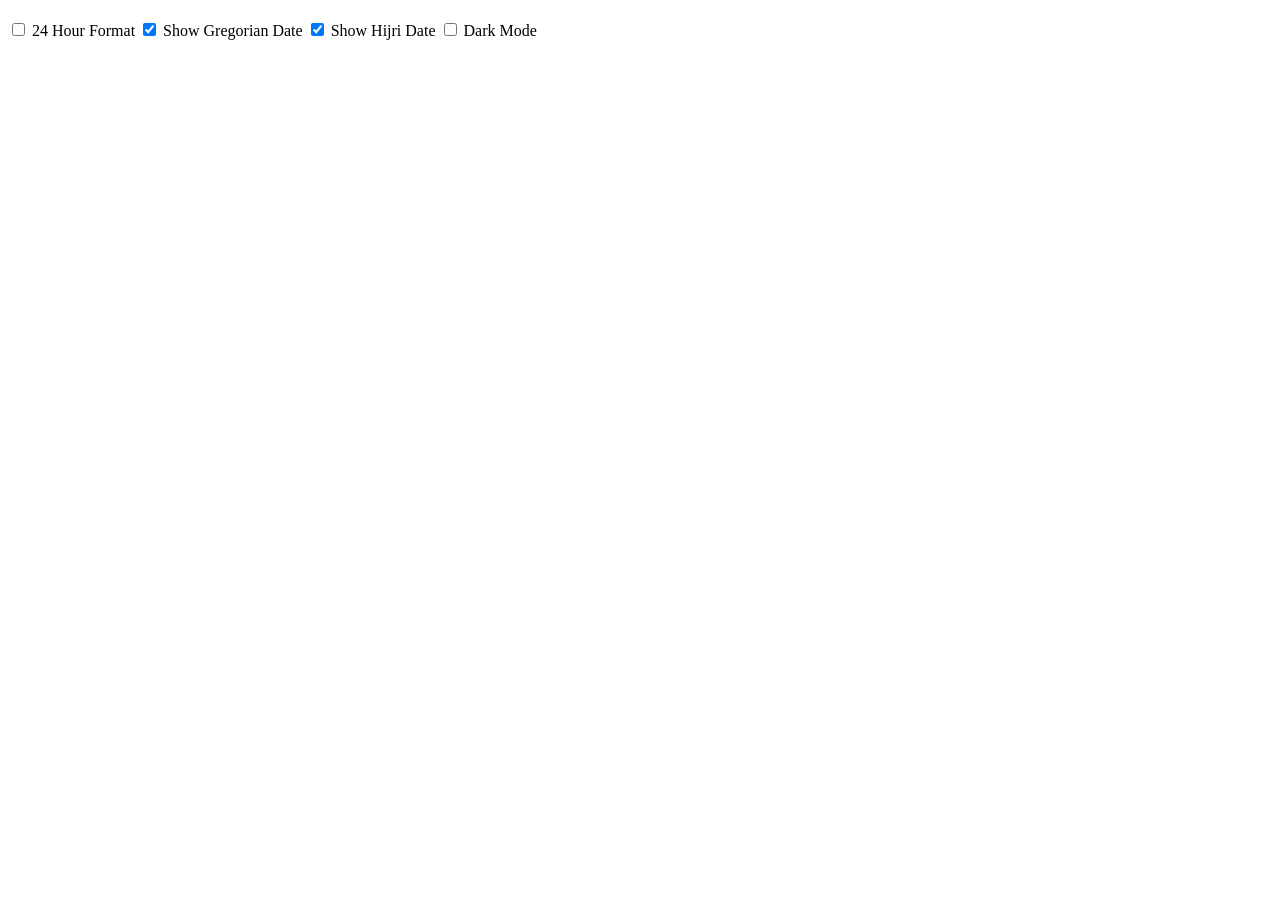
==== index.html @ 7f19fde9 "Updated main index" ====
<!DOCTYPE html>
<html lang="en">
<head>
    <meta charset="UTF-8">
    <meta name="viewport" content="width=device-width, initial-scale=1.0">
    <meta name="theme-color" content="#0d1b2a" id="theme-color-meta">
    <title>Islamic Digital Clock</title>

    <link rel="stylesheet" href="styles.css">
    <link rel="manifest" href="manifest.json">
    <link rel="apple-touch-icon" href="icons/icon-192.png">
</head>
<body>
    <main id="app">
        <section class="clock-container">
            <h1 id="clock"></h1>
            <p id="date"></p>
            <p id="hijri-date"></p>
            <p id="greeting"></p>
        </section>

        <section id="prayer-times" class="prayer-times"></section>

        <section class="controls">
            <label>
                <input type="checkbox" id="toggle-12-24">
                24 Hour Format
            </label>

            <label>
                <input type="checkbox" id="toggle-gregorian" checked>
                Show Gregorian Date
            </label>

            <label>
                <input type="checkbox" id="toggle-hijri" checked>
                Show Hijri Date
            </label>

            <label>
                <input type="checkbox" id="toggle-theme">
                Dark Mode
            </label>
        </section>
    </main>

    <script src="script.js"></script>
</body>
</html>
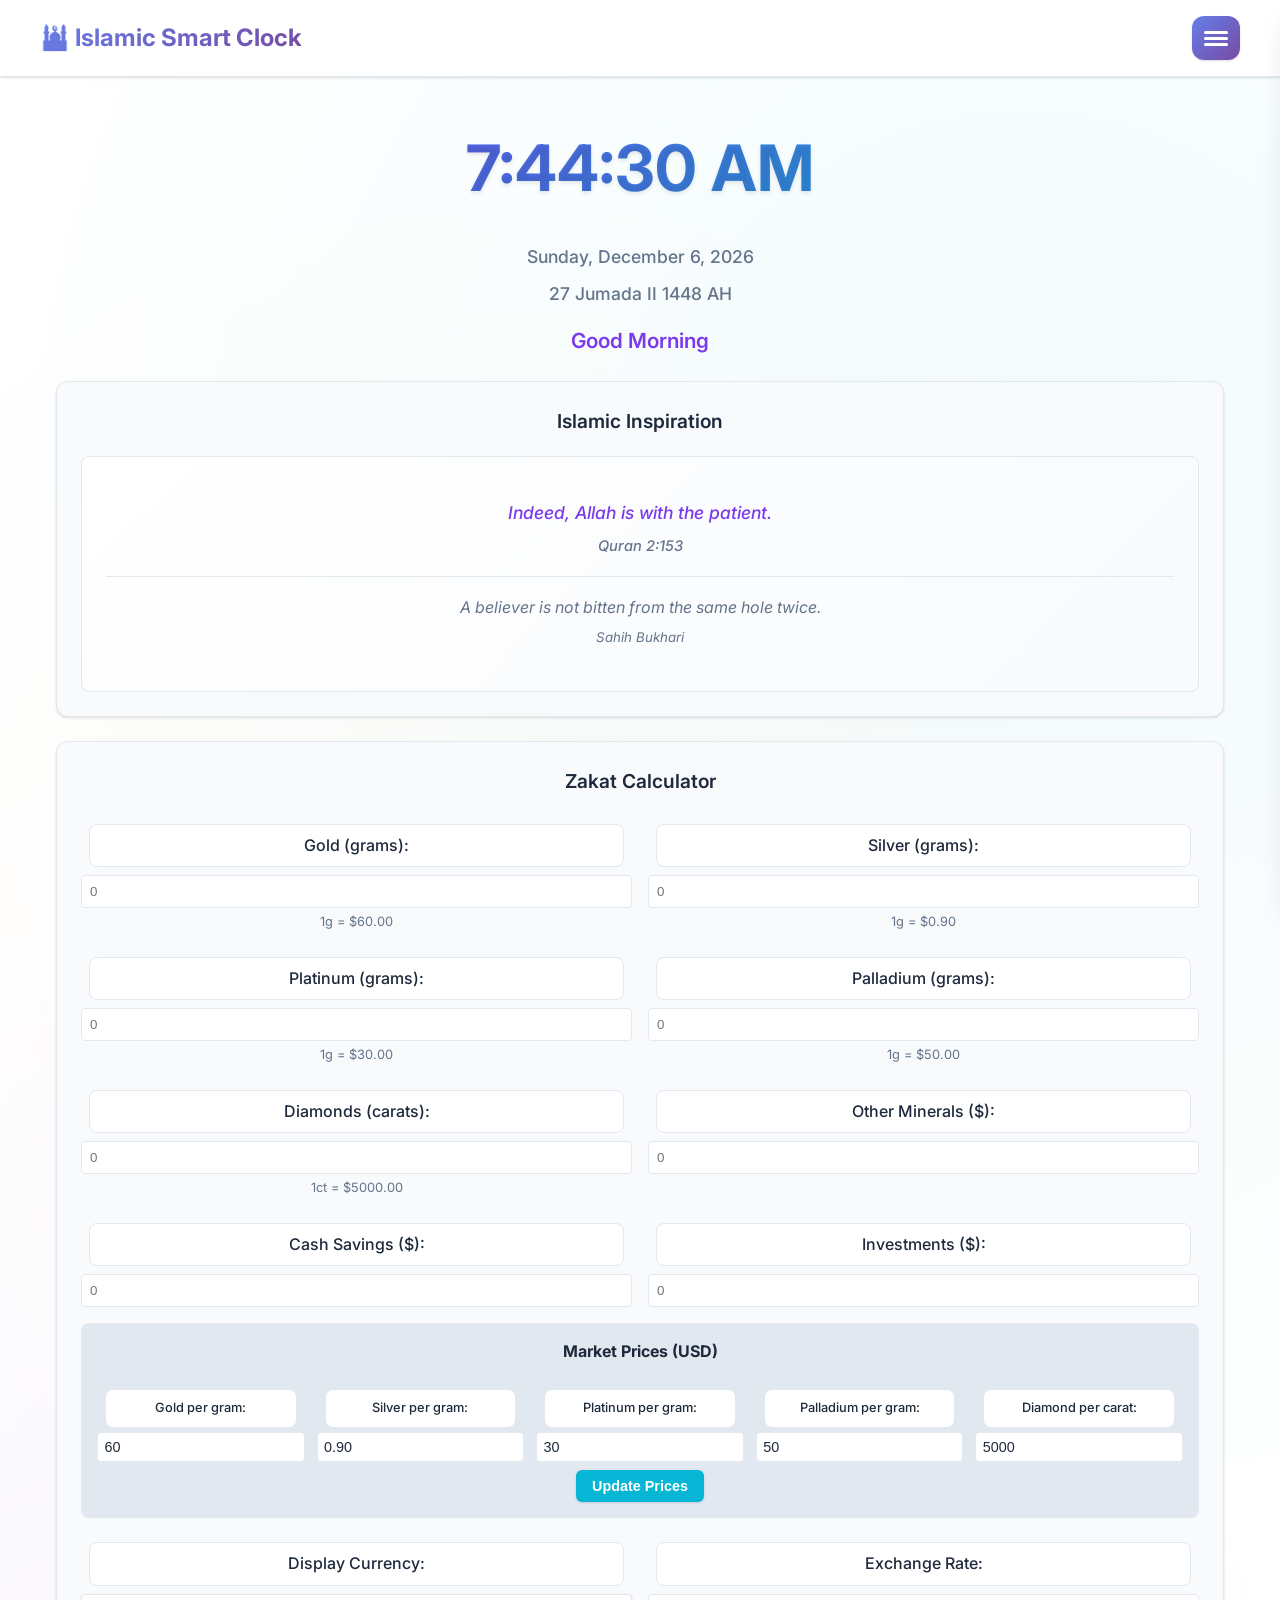
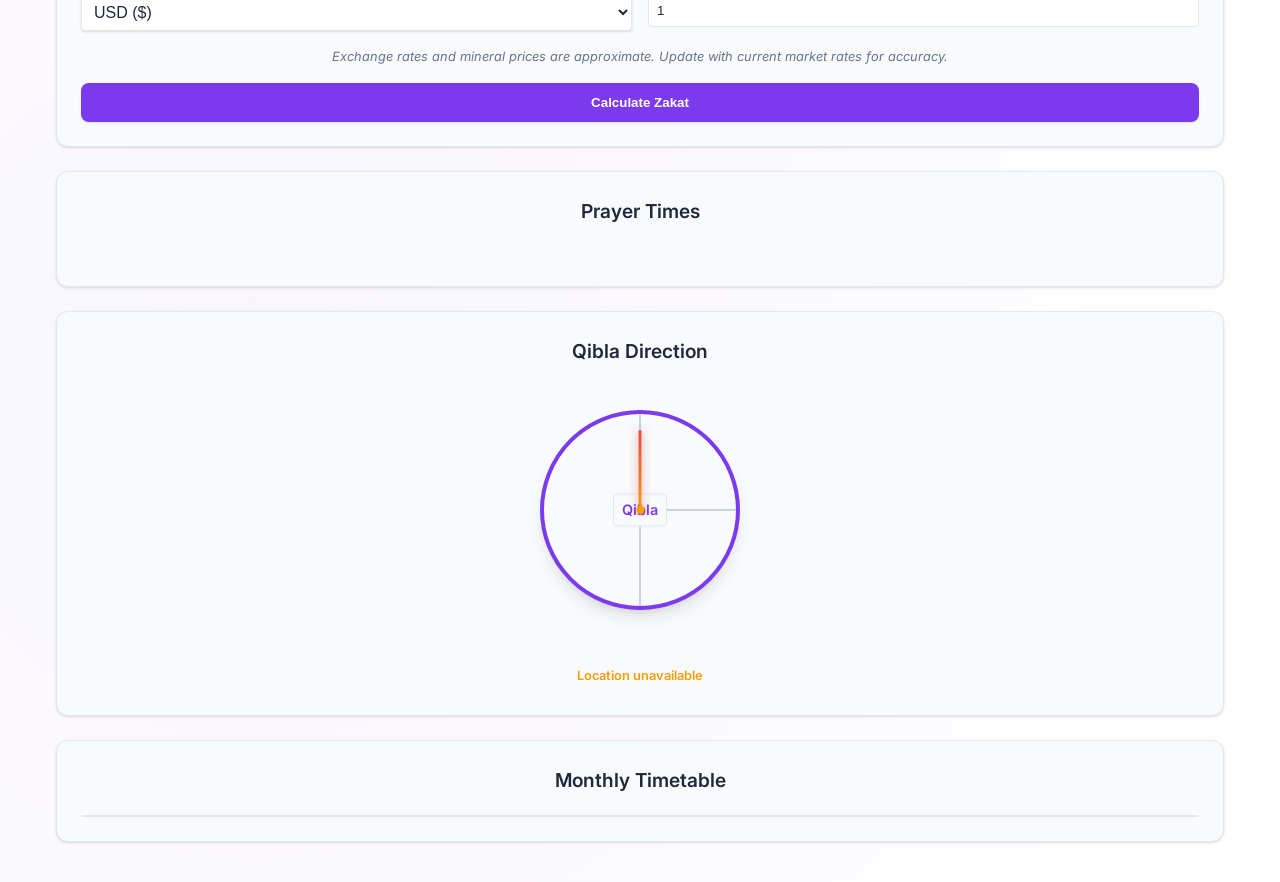
==== commit 6c4f0ca6: "Update with more robust ui/ux and enhanced features" ====
--- a/index.html
+++ b/index.html
@@ -1,49 +1,437 @@
 <!DOCTYPE html>
 <html lang="en">
 <head>
-    <meta charset="UTF-8">
-    <meta name="viewport" content="width=device-width, initial-scale=1.0">
-    <meta name="theme-color" content="#0d1b2a" id="theme-color-meta">
-    <title>Islamic Digital Clock</title>
-
-    <link rel="stylesheet" href="styles.css">
-    <link rel="manifest" href="manifest.json">
-    <link rel="apple-touch-icon" href="icons/icon-192.png">
+<meta charset="UTF-8">
+<meta name="viewport" content="width=device-width, initial-scale=1.0, maximum-scale=1.0, user-scalable=no">
+<meta name="theme-color" content="#1e40af" id="theme-meta">
+<meta name="description" content="Islamic Smart Clock - Prayer times, Qibla compass, Hijri calendar, and daily Quran verses">
+<meta name="keywords" content="Islamic, prayer times, Qibla, Hijri calendar, Quran, Muslim">
+<meta name="author" content="Islamic Smart Clock">
+<meta name="apple-mobile-web-app-capable" content="yes">
+<meta name="apple-mobile-web-app-status-bar-style" content="black-translucent">
+<meta name="apple-mobile-web-app-title" content="Islamic Clock">
+<meta name="application-name" content="Islamic Clock">
+<meta name="msapplication-TileColor" content="#1e40af">
+<meta name="msapplication-config" content="browserconfig.xml">
+<title>Islamic Smart Clock</title>
+
+<link rel="manifest" href="manifest.json">
+<link rel="stylesheet" href="styles.css">
+<link rel="apple-touch-icon" href="icons/icon-192.png">
+<link rel="icon" type="image/png" sizes="32x32" href="icons/icon-32.png">
+<link rel="icon" type="image/png" sizes="16x16" href="icons/icon-16.png">
 </head>
+
 <body>
-    <main id="app">
-        <section class="clock-container">
-            <h1 id="clock"></h1>
-            <p id="date"></p>
-            <p id="hijri-date"></p>
-            <p id="greeting"></p>
-        </section>
-
-        <section id="prayer-times" class="prayer-times"></section>
-
-        <section class="controls">
-            <label>
-                <input type="checkbox" id="toggle-12-24">
-                24 Hour Format
-            </label>
-
-            <label>
-                <input type="checkbox" id="toggle-gregorian" checked>
-                Show Gregorian Date
-            </label>
-
-            <label>
-                <input type="checkbox" id="toggle-hijri" checked>
-                Show Hijri Date
-            </label>
-
-            <label>
-                <input type="checkbox" id="toggle-theme">
-                Dark Mode
-            </label>
-        </section>
-    </main>
-
-    <script src="script.js"></script>
+<header style="background: var(--bg-primary); border-bottom: 1px solid var(--border-color); padding: 1rem; position: sticky; top: 0; z-index: 1000; backdrop-filter: blur(10px); box-shadow: var(--shadow);">
+<div style="display: flex; justify-content: space-between; align-items: center; max-width: 1200px; margin: 0 auto;">
+<h1 style="margin: 0; font-size: 1.5rem; color: var(--text-primary); display: flex; align-items: center; gap: 0.5rem;">
+  <span style="background: var(--gradient-primary); -webkit-background-clip: text; -webkit-text-fill-color: transparent; background-clip: text;">🕌 Islamic Smart Clock</span>
+</h1>
+<button id="menu-toggle" onclick="toggleMenu()" style="background: var(--gradient-primary); border: none; color: white; font-size: 1.5rem; cursor: pointer; padding: 0.75rem; border-radius: var(--radius-lg); transition: all 0.3s ease; box-shadow: var(--shadow); display: flex; align-items: center; justify-content: center;">
+<div id="hamburger" style="display: flex; flex-direction: column; gap: 3px; width: 24px; height: 20px; justify-content: center;">
+<span style="display: block; height: 3px; background: white; transition: all 0.3s ease; border-radius: 2px; width: 100%;"></span>
+<span style="display: block; height: 3px; background: white; transition: all 0.3s ease; border-radius: 2px; width: 100%;"></span>
+<span style="display: block; height: 3px; background: white; transition: all 0.3s ease; border-radius: 2px; width: 100%;"></span>
+</div>
+</button>
+</div>
+</header>
+
+<nav id="side-menu" style="position: fixed; top: 0; right: -350px; width: 350px; height: 100vh; background: var(--bg-primary); border-left: 1px solid var(--border-color); z-index: 2000; transition: right 0.3s ease; overflow-y: auto; box-shadow: var(--shadow-xl);">
+<div style="padding: 1.5rem; border-bottom: 1px solid var(--border-color); display: flex; justify-content: space-between; align-items: center; background: var(--gradient-primary);">
+<h2 style="margin: 0; color: white; font-size: 1.3rem; font-weight: 600;">Menu</h2>
+<button onclick="toggleMenu()" style="background: rgba(255, 255, 255, 0.2); border: none; color: white; font-size: 1.5rem; cursor: pointer; padding: 0.5rem; border-radius: var(--radius-md); transition: all 0.2s ease; width: 40px; height: 40px; display: flex; align-items: center; justify-content: center;">✕</button>
+</div>
+
+<div style="padding: 1.5rem;">
+<button onclick="showSection('settings')" style="width: 100%; background: var(--gradient-primary); color: white; border: none; padding: 1rem; border-radius: var(--radius-lg); font-weight: 600; cursor: pointer; margin-bottom: 1rem; display: flex; align-items: center; gap: 0.75rem; font-size: 1rem; box-shadow: var(--shadow-md); transition: all 0.2s ease;">
+⚙️ Settings
+</button>
+<button onclick="showSection('about')" style="width: 100%; background: var(--gradient-secondary); color: white; border: none; padding: 1rem; border-radius: var(--radius-lg); font-weight: 600; cursor: pointer; margin-bottom: 1rem; display: flex; align-items: center; gap: 0.75rem; font-size: 1rem; box-shadow: var(--shadow-md); transition: all 0.2s ease;">
+ℹ️ About
+</button>
+<button onclick="showSection('contact')" style="width: 100%; background: var(--gradient-accent); color: white; border: none; padding: 1rem; border-radius: var(--radius-lg); font-weight: 600; cursor: pointer; display: flex; align-items: center; gap: 0.75rem; font-size: 1rem; box-shadow: var(--shadow-md); transition: all 0.2s ease;">
+📧 Contact
+</button>
+
+<div style="margin-top: 2rem; padding-top: 1.5rem; border-top: 1px solid var(--border-color);">
+<h3 style="margin: 0 0 1rem 0; color: var(--text-secondary); font-size: 0.9rem; font-weight: 500;">Quick Actions</h3>
+<button onclick="requestNotificationPermission()" style="width: 100%; background: var(--bg-secondary); color: var(--text-primary); border: 2px solid var(--border-color); padding: 0.75rem; border-radius: var(--radius-md); font-weight: 500; cursor: pointer; margin-bottom: 0.5rem; display: flex; align-items: center; gap: 0.5rem; transition: all 0.2s ease;">
+� Enable Notifications
+</button>
+<button onclick="location.reload()" style="width: 100%; background: var(--bg-secondary); color: var(--text-primary); border: 2px solid var(--border-color); padding: 0.75rem; border-radius: var(--radius-md); font-weight: 500; cursor: pointer; display: flex; align-items: center; gap: 0.5rem; transition: all 0.2s ease;">
+🔄 Refresh Data
+</button>
+</div>
+</div>
+</nav>
+
+<div id="menu-overlay" style="position: fixed; top: 0; left: 0; width: 100%; height: 100%; background: rgba(0,0,0,0.5); z-index: 1500; display: none; opacity: 0; transition: opacity 0.3s ease;" onclick="toggleMenu()"></div>
+
+<!-- Settings Modal -->
+<div id="settings-modal" class="modal" style="display: none;">
+<div class="modal-content">
+<div class="modal-header">
+<h2>⚙️ Settings</h2>
+<button onclick="closeModal('settings')" class="close-btn">✕</button>
+</div>
+<div class="modal-body">
+<div class="settings-tabs">
+<button onclick="showSettingsTab('display')" class="tab-btn active" data-tab="display">📱 Display</button>
+<button onclick="showSettingsTab('prayer')" class="tab-btn" data-tab="prayer">🕌 Prayer</button>
+<button onclick="showSettingsTab('notifications')" class="tab-btn" data-tab="notifications">🔔 Notifications</button>
+<button onclick="showSettingsTab('sound')" class="tab-btn" data-tab="sound">🔊 Sound</button>
+<button onclick="showSettingsTab('location')" class="tab-btn" data-tab="location">📍 Location</button>
+</div>
+
+<div id="display-tab" class="tab-content active">
+<h3>Display Settings</h3>
+<div class="settings-grid">
+<label><input type="checkbox" id="toggle-12-24"> 24 Hour Format</label>
+<label><input type="checkbox" id="toggle-gregorian" checked> Gregorian Calendar</label>
+<label><input type="checkbox" id="toggle-hijri" checked> Hijri Calendar</label>
+<label><input type="checkbox" id="toggle-theme"> Dark Mode</label>
+</div>
+</div>
+
+<div id="prayer-tab" class="tab-content">
+<h3>Prayer Settings</h3>
+<div class="settings-grid">
+<div>
+<label for="calculation-method">Calculation Method:</label>
+<select id="calculation-method">
+<option value="2">Muslim World League</option>
+<option value="3">Egyptian General Authority</option>
+<option value="5">Umm Al-Qura University, Makkah</option>
+<option value="7">Institute of Geophysics, University of Tehran</option>
+<option value="8">Gulf Region</option>
+<option value="9">Kuwait</option>
+<option value="10">Qatar</option>
+<option value="11">Majlis Ugama Islam Singapura</option>
+<option value="12">Union Organization Islamic de France</option>
+<option value="13">Diyanet İşleri Başkanlığı, Turkey</option>
+<option value="14">Spiritual Administration of Muslims of Russia</option>
+</select>
+</div>
+<div>
+<label for="madhab">Jurisprudence (Madhab):</label>
+<select id="madhab">
+<option value="0">Shafi'i (default)</option>
+<option value="1">Hanafi</option>
+</select>
+</div>
+</div>
+</div>
+
+<div id="notifications-tab" class="tab-content">
+<h3>Notification Settings</h3>
+<div class="settings-grid">
+<label><input type="checkbox" id="toggle-adhan" checked> Adhan Notifications</label>
+<label><input type="checkbox" id="toggle-prayer-reminders" checked> Prayer Reminders</label>
+<label><input type="checkbox" id="toggle-zakat-reminder" checked> Zakat Reminder</label>
+<label><input type="checkbox" id="toggle-ramadan-notifications" checked> Ramadan Notifications</label>
+<label><input type="checkbox" id="toggle-friday-reminder" checked> Friday Reminder</label>
+<label><input type="checkbox" id="toggle-islamic-events" checked> Islamic Events</label>
+</div>
+</div>
+
+<div id="sound-tab" class="tab-content">
+<h3>Sound Settings</h3>
+<div class="settings-grid">
+<label><input type="checkbox" id="toggle-master-sound" checked> Master Sound</label>
+<label><input type="checkbox" id="toggle-adhan-sound" checked> Adhan Sound</label>
+<label><input type="checkbox" id="toggle-notification-sound" checked> Notification Sounds</label>
+<div>
+<label for="volume-slider">Volume:</label>
+<input type="range" id="volume-slider" min="0" max="100" value="70">
+<span id="volume-display">70%</span>
+</div>
+</div>
+</div>
+
+<div id="location-tab" class="tab-content">
+<h3>Location Settings</h3>
+<div class="settings-grid">
+<div>
+<label for="city-select">City:</label>
+<select id="city-select">
+<option value="">Select City</option>
+<option value="Dar es Salaam">Dar es Salaam</option>
+<option value="Mwanza">Mwanza</option>
+<option value="Arusha">Arusha</option>
+<option value="Dodoma">Dodoma</option>
+<option value="Morogoro">Morogoro</option>
+<option value="Tanga">Tanga</option>
+<option value="Kilimanjaro">Kilimanjaro</option>
+</select>
+</div>
+</div>
+</div>
+</div>
+</div>
+</div>
+
+<!-- About Modal -->
+<div id="about-modal" class="modal" style="display: none;">
+<div class="modal-content">
+<div class="modal-header">
+<h2>ℹ️ About</h2>
+<button onclick="closeModal('about')" class="close-btn">✕</button>
+</div>
+<div class="modal-body">
+<h3>Islamic Smart Clock</h3>
+<p>Version 2.0.0</p>
+<p>A comprehensive Islamic application featuring prayer times, Qibla compass, Hijri calendar, and daily Islamic inspiration.</p>
+
+<h4>Key Features:</h4>
+<ul style="text-align: left; max-width: 400px; margin: 0 auto;">
+<li>🕌 Accurate prayer times for your location</li>
+<li>🧭 Interactive Qibla compass</li>
+<li>📅 Hijri calendar integration</li>
+<li>🌙 Ramadan tracking and timers</li>
+<li>💰 Zakat calculator</li>
+<li>📖 Daily Quran verses and Hadith</li>
+<li>🔔 Prayer notifications and reminders</li>
+</ul>
+
+<h4>Version History:</h4>
+<p style="font-size: 0.9rem; color: var(--text-secondary);">
+v2.0.0 - Enhanced navigation system with modal interface<br>
+v1.5.0 - Added Ramadan features and Zakat calculator<br>
+v1.0.0 - Initial release with basic prayer times
+</p>
+
+<h4>Developer:</h4>
+<p>Islamic Smart Clock Team<br>
+© 2025 All rights reserved</p>
+
+<p style="font-size: 0.8rem; color: var(--text-secondary); margin-top: 2rem;">
+Built with ❤️ for the Muslim community
+</p>
+</div>
+</div>
+</div>
+
+<!-- Contact Modal -->
+<div id="contact-modal" class="modal" style="display: none;">
+<div class="modal-content">
+<div class="modal-header">
+<h2>📧 Contact</h2>
+<button onclick="closeModal('contact')" class="close-btn">✕</button>
+</div>
+<div class="modal-body">
+<h3>Get in Touch</h3>
+<p>We value your feedback and suggestions!</p>
+
+<h4>Contact Information:</h4>
+<div style="text-align: left; max-width: 400px; margin: 0 auto;">
+<p>📧 <strong>Email:</strong> support@islamicclock.com</p>
+<p>📧 <strong>Support:</strong> help@islamicclock.com</p>
+<p>📧 <strong>Feedback:</strong> feedback@islamicclock.com</p>
+</div>
+
+<h4>Follow Us:</h4>
+<div style="display: flex; justify-content: center; gap: 1rem; margin: 1rem 0;">
+<a href="#" style="color: #1877f2; text-decoration: none; font-size: 1.5rem;">📘</a>
+<a href="#" style="color: #1da1f2; text-decoration: none; font-size: 1.5rem;">🐦</a>
+<a href="#" style="color: #e4405f; text-decoration: none; font-size: 1.5rem;">📷</a>
+<a href="#" style="color: #25d366; text-decoration: none; font-size: 1.5rem;">💬</a>
+</div>
+
+<h4>Report Issues:</h4>
+<p>Found a bug or have a feature request?</p>
+<p>🔗 <a href="#" style="color: var(--primary-color);">GitHub Issues</a></p>
+
+<h4>Response Time:</h4>
+<p style="font-size: 0.9rem; color: var(--text-secondary);">
+We typically respond within 24-48 hours during business days.
+</p>
+
+<p style="font-size: 0.8rem; color: var(--text-secondary); margin-top: 2rem;">
+Thank you for using Islamic Smart Clock! 🕌
+</p>
+</div>
+</div>
+</div>
+
+<main>
+
+<h1 id="clock"></h1>
+<p id="date"></p>
+<p id="hijri-date"></p>
+<p id="greeting"></p>
+
+<section>
+<h3>Islamic Inspiration</h3>
+<div id="islamic-content">
+<p id="verse-of-day" style="font-style: italic; margin: 1rem 0; line-height: 1.8;"></p>
+<p id="hadith-of-day" style="font-style: italic; margin: 1rem 0; line-height: 1.8; color: var(--text-secondary);"></p>
+</div>
+</section>
+
+<section id="ramadan-section">
+<h3>Ramadan 2025</h3>
+<div id="ramadan-content">
+<div id="ramadan-countdown" style="font-size: 1.2rem; font-weight: 600; color: var(--primary-color); margin: 1rem 0;"></div>
+<div id="fasting-timers" style="display: grid; grid-template-columns: 1fr 1fr; gap: 1rem; margin: 1rem 0;">
+<div id="sehri-timer" style="text-align: center; padding: 1rem; background: var(--bg-primary); border-radius: 8px; border: 1px solid var(--border-color);">
+<div style="font-size: 0.9rem; color: var(--text-secondary);">Sehri Ends</div>
+<div id="sehri-time" style="font-size: 1.1rem; font-weight: 600; color: var(--secondary-color);"></div>
+<div id="sehri-countdown" style="font-size: 0.9rem; color: var(--text-secondary);"></div>
+</div>
+<div id="iftar-timer" style="text-align: center; padding: 1rem; background: var(--bg-primary); border-radius: 8px; border: 1px solid var(--border-color);">
+<div style="font-size: 0.9rem; color: var(--text-secondary);">Iftar Time</div>
+<div id="iftar-time" style="font-size: 1.1rem; font-weight: 600; color: var(--accent-color);"></div>
+<div id="iftar-countdown" style="font-size: 0.9rem; color: var(--text-secondary);"></div>
+</div>
+</div>
+<div id="ramadan-day" style="text-align: center; font-weight: 500; color: var(--text-secondary); margin-top: 1rem;"></div>
+</div>
+</section>
+
+<section>
+<h3>Zakat Calculator</h3>
+<div id="zakat-calculator">
+<div style="display: grid; grid-template-columns: 1fr 1fr; gap: 1rem; margin-bottom: 1rem;">
+<div>
+<label for="gold-value" style="display: block; margin-bottom: 0.5rem; font-weight: 500;">Gold (grams):</label>
+<input type="number" id="gold-value" placeholder="0" style="width: 100%; padding: 0.5rem; border: 1px solid var(--border-color); border-radius: 4px; background: var(--bg-primary); color: var(--text-primary);">
+<div id="gold-price-display" style="font-size: 0.8rem; color: var(--text-secondary); margin-top: 0.25rem;">1g = $60.00</div>
+</div>
+<div>
+<label for="silver-value" style="display: block; margin-bottom: 0.5rem; font-weight: 500;">Silver (grams):</label>
+<input type="number" id="silver-value" placeholder="0" style="width: 100%; padding: 0.5rem; border: 1px solid var(--border-color); border-radius: 4px; background: var(--bg-primary); color: var(--text-primary);">
+<div id="silver-price-display" style="font-size: 0.8rem; color: var(--text-secondary); margin-top: 0.25rem;">1g = $0.90</div>
+</div>
+<div>
+<label for="platinum-value" style="display: block; margin-bottom: 0.5rem; font-weight: 500;">Platinum (grams):</label>
+<input type="number" id="platinum-value" placeholder="0" style="width: 100%; padding: 0.5rem; border: 1px solid var(--border-color); border-radius: 4px; background: var(--bg-primary); color: var(--text-primary);">
+<div id="platinum-price-display" style="font-size: 0.8rem; color: var(--text-secondary); margin-top: 0.25rem;">1g = $30.00</div>
+</div>
+<div>
+<label for="palladium-value" style="display: block; margin-bottom: 0.5rem; font-weight: 500;">Palladium (grams):</label>
+<input type="number" id="palladium-value" placeholder="0" style="width: 100%; padding: 0.5rem; border: 1px solid var(--border-color); border-radius: 4px; background: var(--bg-primary); color: var(--text-primary);">
+<div id="palladium-price-display" style="font-size: 0.8rem; color: var(--text-secondary); margin-top: 0.25rem;">1g = $50.00</div>
+</div>
+<div>
+<label for="diamond-value" style="display: block; margin-bottom: 0.5rem; font-weight: 500;">Diamonds (carats):</label>
+<input type="number" id="diamond-value" placeholder="0" style="width: 100%; padding: 0.5rem; border: 1px solid var(--border-color); border-radius: 4px; background: var(--bg-primary); color: var(--text-primary);">
+<div id="diamond-price-display" style="font-size: 0.8rem; color: var(--text-secondary); margin-top: 0.25rem;">1ct = $5,000.00</div>
+</div>
+<div>
+<label for="other-minerals" style="display: block; margin-bottom: 0.5rem; font-weight: 500;">Other Minerals ($):</label>
+<input type="number" id="other-minerals" placeholder="0" style="width: 100%; padding: 0.5rem; border: 1px solid var(--border-color); border-radius: 4px; background: var(--bg-primary); color: var(--text-primary);">
+</div>
+<div>
+<label for="cash-value" style="display: block; margin-bottom: 0.5rem; font-weight: 500;">Cash Savings ($):</label>
+<input type="number" id="cash-value" placeholder="0" style="width: 100%; padding: 0.5rem; border: 1px solid var(--border-color); border-radius: 4px; background: var(--bg-primary); color: var(--text-primary);">
+</div>
+<div>
+<label for="investments-value" style="display: block; margin-bottom: 0.5rem; font-weight: 500;">Investments ($):</label>
+<input type="number" id="investments-value" placeholder="0" style="width: 100%; padding: 0.5rem; border: 1px solid var(--border-color); border-radius: 4px; background: var(--bg-primary); color: var(--text-primary);">
+</div>
+</div>
+
+<div style="background: var(--border-color); padding: 1rem; border-radius: 8px; margin-bottom: 1rem;">
+<h4 style="margin: 0 0 1rem 0; font-size: 1rem; color: var(--text-primary);">Market Prices (USD)</h4>
+<div style="display: grid; grid-template-columns: repeat(auto-fit, minmax(150px, 1fr)); gap: 0.75rem;">
+<div>
+<label for="gold-price" style="display: block; margin-bottom: 0.25rem; font-size: 0.8rem; font-weight: 500;">Gold per gram:</label>
+<input type="number" id="gold-price" value="60" step="0.01" style="width: 100%; padding: 0.4rem; border: 1px solid var(--border-color); border-radius: 4px; background: var(--bg-primary); color: var(--text-primary); font-size: 0.9rem;">
+</div>
+<div>
+<label for="silver-price" style="display: block; margin-bottom: 0.25rem; font-size: 0.8rem; font-weight: 500;">Silver per gram:</label>
+<input type="number" id="silver-price" value="0.90" step="0.01" style="width: 100%; padding: 0.4rem; border: 1px solid var(--border-color); border-radius: 4px; background: var(--bg-primary); color: var(--text-primary); font-size: 0.9rem;">
+</div>
+<div>
+<label for="platinum-price" style="display: block; margin-bottom: 0.25rem; font-size: 0.8rem; font-weight: 500;">Platinum per gram:</label>
+<input type="number" id="platinum-price" value="30" step="0.01" style="width: 100%; padding: 0.4rem; border: 1px solid var(--border-color); border-radius: 4px; background: var(--bg-primary); color: var(--text-primary); font-size: 0.9rem;">
+</div>
+<div>
+<label for="palladium-price" style="display: block; margin-bottom: 0.25rem; font-size: 0.8rem; font-weight: 500;">Palladium per gram:</label>
+<input type="number" id="palladium-price" value="50" step="0.01" style="width: 100%; padding: 0.4rem; border: 1px solid var(--border-color); border-radius: 4px; background: var(--bg-primary); color: var(--text-primary); font-size: 0.9rem;">
+</div>
+<div>
+<label for="diamond-price" style="display: block; margin-bottom: 0.25rem; font-size: 0.8rem; font-weight: 500;">Diamond per carat:</label>
+<input type="number" id="diamond-price" value="5000" step="10" style="width: 100%; padding: 0.4rem; border: 1px solid var(--border-color); border-radius: 4px; background: var(--bg-primary); color: var(--text-primary); font-size: 0.9rem;">
+</div>
+</div>
+<button onclick="updateMarketPrices()" style="background: var(--secondary-color); color: white; border: none; padding: 0.5rem 1rem; border-radius: 6px; font-weight: 600; cursor: pointer; font-size: 0.9rem; margin-top: 0.5rem;">Update Prices</button>
+</div>
+
+<div style="display: grid; grid-template-columns: 1fr 1fr; gap: 1rem; margin-bottom: 1rem;">
+<div>
+<label for="currency-select" style="display: block; margin-bottom: 0.5rem; font-weight: 500;">Display Currency:</label>
+<select id="currency-select" style="width: 100%; padding: 0.5rem; border: 1px solid var(--border-color); border-radius: 4px; background: var(--bg-primary); color: var(--text-primary);">
+<option value="USD">USD ($)</option>
+<option value="EUR">EUR (€)</option>
+<option value="GBP">GBP (£)</option>
+<option value="TZS">TZS (TSh)</option>
+<option value="KES">KES (KSh)</option>
+<option value="INR">INR (₹)</option>
+<option value="MYR">MYR (RM)</option>
+<option value="SAR">SAR (﷼)</option>
+</select>
+</div>
+<div>
+<label for="exchange-rate" style="display: block; margin-bottom: 0.5rem; font-weight: 500;">Exchange Rate:</label>
+<input type="number" id="exchange-rate" value="1" step="0.0001" style="width: 100%; padding: 0.5rem; border: 1px solid var(--border-color); border-radius: 4px; background: var(--bg-primary); color: var(--text-primary);">
+</div>
+</div>
+<div id="exchange-info" style="font-size: 0.8rem; color: var(--text-secondary); margin-bottom: 1rem; font-style: italic;">
+Exchange rates and mineral prices are approximate. Update with current market rates for accuracy.
+</div>
+<button onclick="calculateZakat()" style="background: var(--primary-color); color: white; border: none; padding: 0.75rem 1.5rem; border-radius: 8px; font-weight: 600; cursor: pointer; width: 100%;">Calculate Zakat</button>
+<div id="zakat-result" style="margin-top: 1rem; padding: 1rem; background: var(--bg-primary); border-radius: 8px; border: 1px solid var(--border-color); display: none;">
+<div style="font-size: 0.9rem; color: var(--text-secondary); margin-bottom: 0.5rem;">Total Wealth:</div>
+<div id="total-wealth" style="font-size: 1.2rem; font-weight: 600; color: var(--text-primary); margin-bottom: 1rem;"></div>
+<div style="font-size: 0.9rem; color: var(--text-secondary); margin-bottom: 0.5rem;">Zakat Due (2.5%):</div>
+<div id="zakat-due" style="font-size: 1.5rem; font-weight: 700; color: var(--accent-color);"></div>
+<div id="zakat-breakdown" style="margin-top: 1rem; padding: 0.75rem; background: var(--border-color); border-radius: 4px; font-size: 0.9rem;">
+<div style="font-weight: 500; margin-bottom: 0.5rem;">Asset Breakdown:</div>
+<div id="breakdown-details"></div>
+</div>
+<div id="zakat-conversion" style="margin-top: 1rem; padding: 0.75rem; background: var(--border-color); border-radius: 4px; font-size: 0.9rem;">
+<div style="font-weight: 500; margin-bottom: 0.5rem;">Currency Conversion:</div>
+<div id="conversion-details"></div>
+</div>
+<div id="zakat-note" style="margin-top: 1rem; font-size: 0.8rem; color: var(--text-secondary); font-style: italic;"></div>
+</div>
+</div>
+</section>
+
+<section>
+<h3>Prayer Times</h3>
+<div id="prayer-times"></div>
+<div id="next-prayer" style="margin-top: 1rem; font-weight: 600; color: var(--primary-color);"></div>
+</section>
+
+<section>
+<h3>Qibla Direction</h3>
+<div id="compass-container">
+<div id="compass">
+<div id="compass-rose"></div>
+<div id="needle"></div>
+<div class="compass-label">Qibla</div>
+</div>
+<div id="compass-info">
+<p id="qibla-angle" style="margin-top: 1rem; color: var(--text-secondary); font-size: 0.9rem;"></p>
+<p id="device-heading" style="color: var(--text-secondary); font-size: 0.8rem;"></p>
+<p id="compass-status" style="color: var(--primary-color); font-size: 0.8rem; font-weight: 600;"></p>
+</div>
+</div>
+</section>
+
+<section>
+<h3>Monthly Timetable</h3>
+<div id="monthly-table"></div>
+</section>
+
+<audio id="adhan-audio" src="adhan.mp3" preload="auto"></audio>
+
+</main>
+
+<script src="script.js"></script>
 </body>
 </html>
--- a/styles.css
+++ b/styles.css
@@ -0,0 +1,765 @@
+@import url('https://fonts.googleapis.com/css2?family=Inter:wght@300;400;500;600;700&display=swap');
+
+:root {
+  --primary-color: #7c3aed;
+  --secondary-color: #06b6d4;
+  --accent-color: #f59e0b;
+  --success-color: #10b981;
+  --danger-color: #ef4444;
+  --warning-color: #f59e0b;
+  --info-color: #3b82f6;
+  --bg-primary: #ffffff;
+  --bg-secondary: #f8fafc;
+  --bg-tertiary: #f1f5f9;
+  --text-primary: #1e293b;
+  --text-secondary: #64748b;
+  --text-muted: #94a3b8;
+  --border-color: #e2e8f0;
+  --border-light: #f1f5f9;
+  --shadow: 0 1px 3px 0 rgb(0 0 0 / 0.1), 0 1px 2px -1px rgb(0 0 0 / 0.1);
+  --shadow-md: 0 4px 6px -1px rgb(0 0 0 / 0.1), 0 2px 4px -2px rgb(0 0 0 / 0.1);
+  --shadow-lg: 0 10px 15px -3px rgb(0 0 0 / 0.1), 0 4px 6px -4px rgb(0 0 0 / 0.1);
+  --shadow-xl: 0 20px 25px -5px rgb(0 0 0 / 0.1), 0 8px 10px -6px rgb(0 0 0 / 0.1);
+  --gradient-primary: linear-gradient(135deg, #667eea 0%, #764ba2 100%);
+  --gradient-secondary: linear-gradient(135deg, #f093fb 0%, #f5576c 100%);
+  --gradient-accent: linear-gradient(135deg, #fa709a 0%, #fee140 100%);
+  --gradient-success: linear-gradient(135deg, #84fab0 0%, #8fd3f4 100%);
+  --radius-sm: 0.375rem;
+  --radius-md: 0.5rem;
+  --radius-lg: 0.75rem;
+  --radius-xl: 1rem;
+}
+
+body.dark {
+  --bg-primary: #0f172a;
+  --bg-secondary: #1e293b;
+  --bg-tertiary: #334155;
+  --text-primary: #f1f5f9;
+  --text-secondary: #cbd5e1;
+  --text-muted: #94a3b8;
+  --border-color: #334155;
+  --border-light: #475569;
+  --shadow: 0 1px 3px 0 rgb(0 0 0 / 0.3), 0 1px 2px -1px rgb(0 0 0 / 0.3);
+  --shadow-md: 0 4px 6px -1px rgb(0 0 0 / 0.3), 0 2px 4px -2px rgb(0 0 0 / 0.3);
+  --shadow-lg: 0 10px 15px -3px rgb(0 0 0 / 0.3), 0 4px 6px -4px rgb(0 0 0 / 0.3);
+  --shadow-xl: 0 20px 25px -5px rgb(0 0 0 / 0.3), 0 8px 10px -6px rgb(0 0 0 / 0.3);
+  --gradient-primary: linear-gradient(135deg, #667eea 0%, #764ba2 100%);
+  --gradient-secondary: linear-gradient(135deg, #f093fb 0%, #f5576c 100%);
+  --gradient-accent: linear-gradient(135deg, #fa709a 0%, #fee140 100%);
+  --gradient-success: linear-gradient(135deg, #84fab0 0%, #8fd3f4 100%);
+}
+
+* {
+  box-sizing: border-box;
+}
+
+body {
+  margin: 0;
+  font-family: 'Inter', -apple-system, BlinkMacSystemFont, sans-serif;
+  text-align: center;
+  background: var(--bg-primary);
+  color: var(--text-primary);
+  transition: all 0.3s ease;
+  min-height: 100vh;
+  line-height: 1.6;
+  background-image: 
+    radial-gradient(circle at 20% 80%, rgba(124, 58, 237, 0.05) 0%, transparent 50%),
+    radial-gradient(circle at 80% 20%, rgba(6, 182, 212, 0.05) 0%, transparent 50%),
+    radial-gradient(circle at 40% 40%, rgba(245, 158, 11, 0.03) 0%, transparent 50%);
+}
+
+main {
+  max-width: 1200px;
+  margin: 0 auto;
+  padding: 1rem;
+}
+
+#clock {
+  font-size: clamp(2.5rem, 8vw, 4rem);
+  font-weight: 700;
+  margin: 1.5rem 0;
+  background: linear-gradient(135deg, var(--primary-color), var(--secondary-color));
+  -webkit-background-clip: text;
+  -webkit-text-fill-color: transparent;
+  background-clip: text;
+  text-shadow: 0 2px 4px rgba(0,0,0,0.1);
+}
+
+#date, #hijri-date {
+  font-size: 1.1rem;
+  color: var(--text-secondary);
+  margin: 0.5rem 0;
+  font-weight: 500;
+}
+
+#greeting {
+  font-size: 1.3rem;
+  font-weight: 600;
+  color: var(--primary-color);
+  margin: 1rem 0;
+}
+
+section {
+  background: var(--bg-secondary);
+  border-radius: 12px;
+  padding: 1.5rem;
+  margin: 1.5rem 0;
+  box-shadow: var(--shadow);
+  border: 1px solid var(--border-color);
+}
+
+section h3 {
+  margin-top: 0;
+  color: var(--text-primary);
+  font-weight: 600;
+  font-size: 1.2rem;
+}
+
+#prayer-times {
+  display: grid;
+  grid-template-columns: repeat(auto-fit, minmax(140px, 1fr));
+  gap: 1rem;
+  margin-top: 1rem;
+}
+
+#prayer-times div {
+  background: var(--bg-primary);
+  padding: 1rem;
+  border-radius: 8px;
+  font-weight: 500;
+  border: 1px solid var(--border-color);
+  transition: transform 0.2s ease, box-shadow 0.2s ease;
+}
+
+#prayer-times div:hover {
+  transform: translateY(-2px);
+  box-shadow: var(--shadow-lg);
+}
+
+#prayer-times .current-prayer {
+  background: linear-gradient(135deg, var(--primary-color), var(--secondary-color));
+  color: white;
+  border-color: var(--primary-color);
+  font-weight: 600;
+  animation: pulse 2s infinite;
+}
+
+@keyframes pulse {
+  0%, 100% { opacity: 1; }
+  50% { opacity: 0.8; }
+}
+
+#compass-container {
+  display: flex;
+  flex-direction: column;
+  align-items: center;
+  gap: 1rem;
+}
+
+#compass {
+  width: 200px;
+  height: 200px;
+  border: 4px solid var(--primary-color);
+  border-radius: 50%;
+  margin: 1.5rem auto;
+  position: relative;
+  background: var(--bg-secondary);
+  box-shadow: var(--shadow-lg);
+  overflow: hidden;
+}
+
+#compass-rose {
+  position: absolute;
+  width: 100%;
+  height: 100%;
+  top: 0;
+  left: 0;
+}
+
+#compass-rose::before,
+#compass-rose::after {
+  content: '';
+  position: absolute;
+  background: var(--text-secondary);
+  opacity: 0.3;
+}
+
+#compass-rose::before {
+  width: 2px;
+  height: 100%;
+  left: 50%;
+  transform: translateX(-50%);
+}
+
+#compass-rose::after {
+  width: 100%;
+  height: 2px;
+  top: 50%;
+  transform: translateY(-50%);
+}
+
+.compass-degree {
+  position: absolute;
+  font-size: 0.7rem;
+  font-weight: 600;
+  color: var(--text-secondary);
+}
+
+.compass-degree.n { top: 5px; left: 50%; transform: translateX(-50%); }
+.compass-degree.e { right: 5px; top: 50%; transform: translateY(-50%); }
+.compass-degree.s { bottom: 5px; left: 50%; transform: translateX(-50%); }
+.compass-degree.w { left: 5px; top: 50%; transform: translateY(-50%); }
+
+.compass-degree.ne { top: 15px; right: 15px; }
+.compass-degree.se { bottom: 15px; right: 15px; }
+.compass-degree.sw { bottom: 15px; left: 15px; }
+.compass-degree.nw { top: 15px; left: 15px; }
+
+#needle {
+  width: 3px;
+  height: 80px;
+  background: linear-gradient(to top, var(--accent-color), #ef4444);
+  position: absolute;
+  bottom: 50%;
+  left: 50%;
+  transform-origin: bottom center;
+  transform: translateX(-50%);
+  border-radius: 2px;
+  box-shadow: 0 0 10px rgba(220, 38, 38, 0.5);
+  transition: transform 0.3s ease-out;
+  z-index: 10;
+}
+
+#needle::before {
+  content: '';
+  position: absolute;
+  width: 8px;
+  height: 8px;
+  background: var(--accent-color);
+  border-radius: 50%;
+  bottom: -4px;
+  left: 50%;
+  transform: translateX(-50%);
+  box-shadow: 0 0 5px rgba(220, 38, 38, 0.5);
+}
+
+#compass-info {
+  text-align: center;
+  width: 100%;
+}
+
+#compass-info p {
+  margin: 0.25rem 0;
+}
+
+.compass-label {
+  position: absolute;
+  top: 50%;
+  left: 50%;
+  transform: translate(-50%, -50%);
+  font-weight: 600;
+  color: var(--primary-color);
+  font-size: 0.9rem;
+  pointer-events: none;
+  z-index: 5;
+  background: var(--bg-secondary);
+  padding: 0.25rem 0.5rem;
+  border-radius: 4px;
+  border: 1px solid var(--border-color);
+}
+
+label {
+  display: inline-flex;
+  align-items: center;
+  margin: 0.5rem;
+  font-weight: 500;
+  cursor: pointer;
+  transition: all 0.2s ease;
+  padding: 0.5rem 1rem;
+  border-radius: var(--radius-md);
+  background: var(--bg-primary);
+  border: 1px solid var(--border-color);
+  color: var(--text-primary);
+}
+
+label:hover {
+  color: var(--primary-color);
+  background: var(--bg-tertiary);
+  border-color: var(--primary-color);
+  transform: translateY(-1px);
+  box-shadow: var(--shadow);
+}
+
+input[type="checkbox"] {
+  margin-right: 0.75rem;
+  width: 1.25rem;
+  height: 1.25rem;
+  cursor: pointer;
+  accent-color: var(--primary-color);
+  border: 2px solid var(--border-color);
+  border-radius: var(--radius-sm);
+  transition: all 0.2s ease;
+}
+
+input[type="checkbox"]:checked {
+  background: var(--primary-color);
+  border-color: var(--primary-color);
+}
+
+select {
+  padding: 0.75rem 1rem;
+  border: 2px solid var(--border-color);
+  border-radius: var(--radius-md);
+  background: var(--bg-primary);
+  color: var(--text-primary);
+  font-size: 1rem;
+  font-weight: 500;
+  cursor: pointer;
+  transition: all 0.2s ease;
+  min-width: 200px;
+  box-shadow: var(--shadow);
+}
+
+select:focus {
+  outline: none;
+  border-color: var(--primary-color);
+  box-shadow: 0 0 0 3px rgba(124, 58, 237, 0.1);
+  transform: translateY(-1px);
+}
+
+select:hover {
+  border-color: var(--primary-color);
+}
+
+#monthly-table {
+  max-height: 300px;
+  overflow-y: auto;
+  margin-top: 1rem;
+  border: 1px solid var(--border-color);
+  border-radius: 8px;
+  background: var(--bg-primary);
+}
+
+#monthly-table div {
+  padding: 0.75rem;
+  border-bottom: 1px solid var(--border-color);
+  font-size: 0.9rem;
+  display: flex;
+  justify-content: space-between;
+  align-items: center;
+}
+
+#monthly-table div:last-child {
+  border-bottom: none;
+}
+
+#monthly-table div:hover {
+  background: var(--bg-secondary);
+}
+
+#islamic-content {
+  background: linear-gradient(135deg, var(--bg-primary), var(--bg-secondary));
+  border-radius: 8px;
+  padding: 1.5rem;
+  margin-top: 1rem;
+  border: 1px solid var(--border-color);
+}
+
+#verse-of-day {
+  color: var(--primary-color);
+  font-size: 1.1rem;
+  font-weight: 500;
+}
+
+#hadith-of-day {
+  border-top: 1px solid var(--border-color);
+  padding-top: 1rem;
+  margin-top: 1rem;
+}
+
+.settings-grid {
+  display: grid;
+  grid-template-columns: repeat(auto-fit, minmax(200px, 1fr));
+  gap: 0.75rem;
+  margin-top: 1rem;
+}
+
+@media (max-width: 768px) {
+  main {
+    padding: 0.75rem;
+  }
+  
+  section {
+    padding: 1rem;
+    margin: 1rem 0;
+  }
+  
+  #compass {
+    width: 160px;
+    height: 160px;
+  }
+  
+  #needle {
+    height: 60px;
+  }
+  
+  #prayer-times {
+    grid-template-columns: repeat(auto-fit, minmax(120px, 1fr));
+    gap: 0.75rem;
+  }
+  
+  .settings-grid {
+    grid-template-columns: 1fr;
+  }
+}
+
+@media (max-width: 480px) {
+  #clock {
+    font-size: 2rem;
+  }
+  
+  #greeting {
+    font-size: 1.1rem;
+  }
+  
+  label {
+    display: block;
+    margin: 0.75rem 0;
+  }
+  
+  select {
+    width: 100%;
+  }
+}
+
+/* ==================== MODAL STYLES ==================== */
+.modal {
+  position: fixed;
+  top: 0;
+  left: 0;
+  width: 100%;
+  height: 100%;
+  background: rgba(0, 0, 0, 0.6);
+  backdrop-filter: blur(4px);
+  z-index: 3000;
+  display: flex;
+  align-items: center;
+  justify-content: center;
+  animation: fadeIn 0.3s ease;
+}
+
+@keyframes fadeIn {
+  from { opacity: 0; }
+  to { opacity: 1; }
+}
+
+.modal-content {
+  background: var(--bg-primary);
+  border-radius: var(--radius-xl);
+  box-shadow: var(--shadow-xl);
+  max-width: 600px;
+  width: 90%;
+  max-height: 90vh;
+  overflow: hidden;
+  animation: slideUp 0.3s ease;
+  border: 1px solid var(--border-color);
+}
+
+@keyframes slideUp {
+  from { 
+    opacity: 0;
+    transform: translateY(20px) scale(0.95);
+  }
+  to { 
+    opacity: 1;
+    transform: translateY(0) scale(1);
+  }
+}
+
+.modal-header {
+  background: var(--gradient-primary);
+  color: white;
+  padding: 1.5rem;
+  display: flex;
+  justify-content: space-between;
+  align-items: center;
+  border-bottom: 1px solid var(--border-color);
+}
+
+.modal-header h2 {
+  margin: 0;
+  font-size: 1.5rem;
+  font-weight: 600;
+}
+
+.close-btn {
+  background: rgba(255, 255, 255, 0.2);
+  border: none;
+  color: white;
+  font-size: 1.5rem;
+  width: 40px;
+  height: 40px;
+  border-radius: var(--radius-md);
+  cursor: pointer;
+  display: flex;
+  align-items: center;
+  justify-content: center;
+  transition: all 0.2s ease;
+}
+
+.close-btn:hover {
+  background: rgba(255, 255, 255, 0.3);
+  transform: scale(1.1);
+}
+
+.modal-body {
+  padding: 2rem;
+  max-height: calc(90vh - 120px);
+  overflow-y: auto;
+}
+
+/* ==================== SETTINGS TABS ==================== */
+.settings-tabs {
+  display: flex;
+  gap: 0.5rem;
+  margin-bottom: 2rem;
+  flex-wrap: wrap;
+  border-bottom: 2px solid var(--border-color);
+  padding-bottom: 1rem;
+}
+
+.tab-btn {
+  background: var(--bg-secondary);
+  border: 2px solid var(--border-color);
+  color: var(--text-secondary);
+  padding: 0.75rem 1.25rem;
+  border-radius: var(--radius-lg);
+  cursor: pointer;
+  font-weight: 500;
+  transition: all 0.2s ease;
+  display: flex;
+  align-items: center;
+  gap: 0.5rem;
+}
+
+.tab-btn:hover {
+  background: var(--bg-tertiary);
+  border-color: var(--primary-color);
+  color: var(--primary-color);
+  transform: translateY(-1px);
+}
+
+.tab-btn.active {
+  background: var(--gradient-primary);
+  color: white;
+  border-color: var(--primary-color);
+  box-shadow: var(--shadow-md);
+}
+
+.tab-content {
+  display: none;
+  animation: fadeInContent 0.3s ease;
+}
+
+.tab-content.active {
+  display: block;
+}
+
+@keyframes fadeInContent {
+  from { 
+    opacity: 0;
+    transform: translateX(-10px);
+  }
+  to { 
+    opacity: 1;
+    transform: translateX(0);
+  }
+}
+
+/* ==================== ENHANCED BUTTONS ==================== */
+button {
+  background: var(--gradient-primary);
+  color: white;
+  border: none;
+  padding: 0.75rem 1.5rem;
+  border-radius: var(--radius-md);
+  font-weight: 600;
+  cursor: pointer;
+  transition: all 0.2s ease;
+  box-shadow: var(--shadow);
+  position: relative;
+  overflow: hidden;
+}
+
+button::before {
+  content: '';
+  position: absolute;
+  top: 0;
+  left: -100%;
+  width: 100%;
+  height: 100%;
+  background: linear-gradient(90deg, transparent, rgba(255, 255, 255, 0.2), transparent);
+  transition: left 0.5s ease;
+}
+
+button:hover::before {
+  left: 100%;
+}
+
+button:hover {
+  transform: translateY(-2px);
+  box-shadow: var(--shadow-lg);
+}
+
+button:active {
+  transform: translateY(0);
+  box-shadow: var(--shadow);
+}
+
+/* ==================== VOLUME SLIDER ==================== */
+input[type="range"] {
+  width: 100%;
+  height: 8px;
+  border-radius: 4px;
+  background: var(--bg-secondary);
+  outline: none;
+  margin: 1rem 0;
+  -webkit-appearance: none;
+  appearance: none;
+  border: 1px solid var(--border-color);
+}
+
+input[type="range"]::-webkit-slider-thumb {
+  -webkit-appearance: none;
+  appearance: none;
+  width: 20px;
+  height: 20px;
+  border-radius: 50%;
+  background: var(--gradient-primary);
+  cursor: pointer;
+  box-shadow: var(--shadow-md);
+  transition: all 0.2s ease;
+}
+
+input[type="range"]::-webkit-slider-thumb:hover {
+  transform: scale(1.2);
+  box-shadow: var(--shadow-lg);
+}
+
+input[type="range"]::-moz-range-thumb {
+  width: 20px;
+  height: 20px;
+  border-radius: 50%;
+  background: var(--gradient-primary);
+  cursor: pointer;
+  box-shadow: var(--shadow-md);
+  transition: all 0.2s ease;
+}
+
+input[type="range"]::-moz-range-thumb:hover {
+  transform: scale(1.2);
+  box-shadow: var(--shadow-lg);
+}
+
+#volume-display {
+  background: var(--bg-secondary);
+  padding: 0.5rem 1rem;
+  border-radius: var(--radius-md);
+  font-weight: 600;
+  color: var(--primary-color);
+  border: 1px solid var(--border-color);
+  display: inline-block;
+  min-width: 60px;
+  text-align: center;
+}
+
+/* ==================== RAMADAN SECTION ==================== */
+.ramadan-section {
+  background: linear-gradient(135deg, var(--bg-secondary), var(--bg-tertiary));
+  border: 2px solid var(--warning-color);
+  border-radius: var(--radius-lg);
+  padding: 1.5rem;
+  margin: 1.5rem 0;
+  box-shadow: var(--shadow-lg);
+  position: relative;
+  overflow: hidden;
+}
+
+.ramadan-section::before {
+  content: '🌙';
+  position: absolute;
+  top: 1rem;
+  right: 1rem;
+  font-size: 2rem;
+  opacity: 0.3;
+}
+
+.ramadan-timer {
+  background: var(--bg-primary);
+  border-radius: var(--radius-md);
+  padding: 1rem;
+  margin: 0.5rem 0;
+  border: 1px solid var(--border-color);
+  font-weight: 500;
+}
+
+/* ==================== ZAKAT CALCULATOR ==================== */
+.zakat-calculator {
+  background: linear-gradient(135deg, var(--success-color), var(--info-color));
+  color: white;
+  border-radius: var(--radius-lg);
+  padding: 1.5rem;
+  margin: 1.5rem 0;
+  box-shadow: var(--shadow-lg);
+}
+
+.zakat-result {
+  background: var(--bg-primary);
+  color: var(--text-primary);
+  border-radius: var(--radius-md);
+  padding: 1.5rem;
+  margin-top: 1rem;
+  border: 2px solid var(--success-color);
+  box-shadow: var(--shadow-md);
+}
+
+/* ==================== LOADING STATES ==================== */
+.loading {
+  display: inline-block;
+  width: 20px;
+  height: 20px;
+  border: 3px solid var(--border-color);
+  border-radius: 50%;
+  border-top-color: var(--primary-color);
+  animation: spin 1s linear infinite;
+}
+
+@keyframes spin {
+  to { transform: rotate(360deg); }
+}
+
+/* ==================== NOTIFICATION TOAST ==================== */
+.toast {
+  position: fixed;
+  bottom: 2rem;
+  right: 2rem;
+  background: var(--gradient-primary);
+  color: white;
+  padding: 1rem 1.5rem;
+  border-radius: var(--radius-lg);
+  box-shadow: var(--shadow-xl);
+  z-index: 4000;
+  animation: slideInRight 0.3s ease;
+  max-width: 300px;
+}
+
+@keyframes slideInRight {
+  from {
+    transform: translateX(100%);
+    opacity: 0;
+  }
+  to {
+    transform: translateX(0);
+    opacity: 1;
+  }
+}
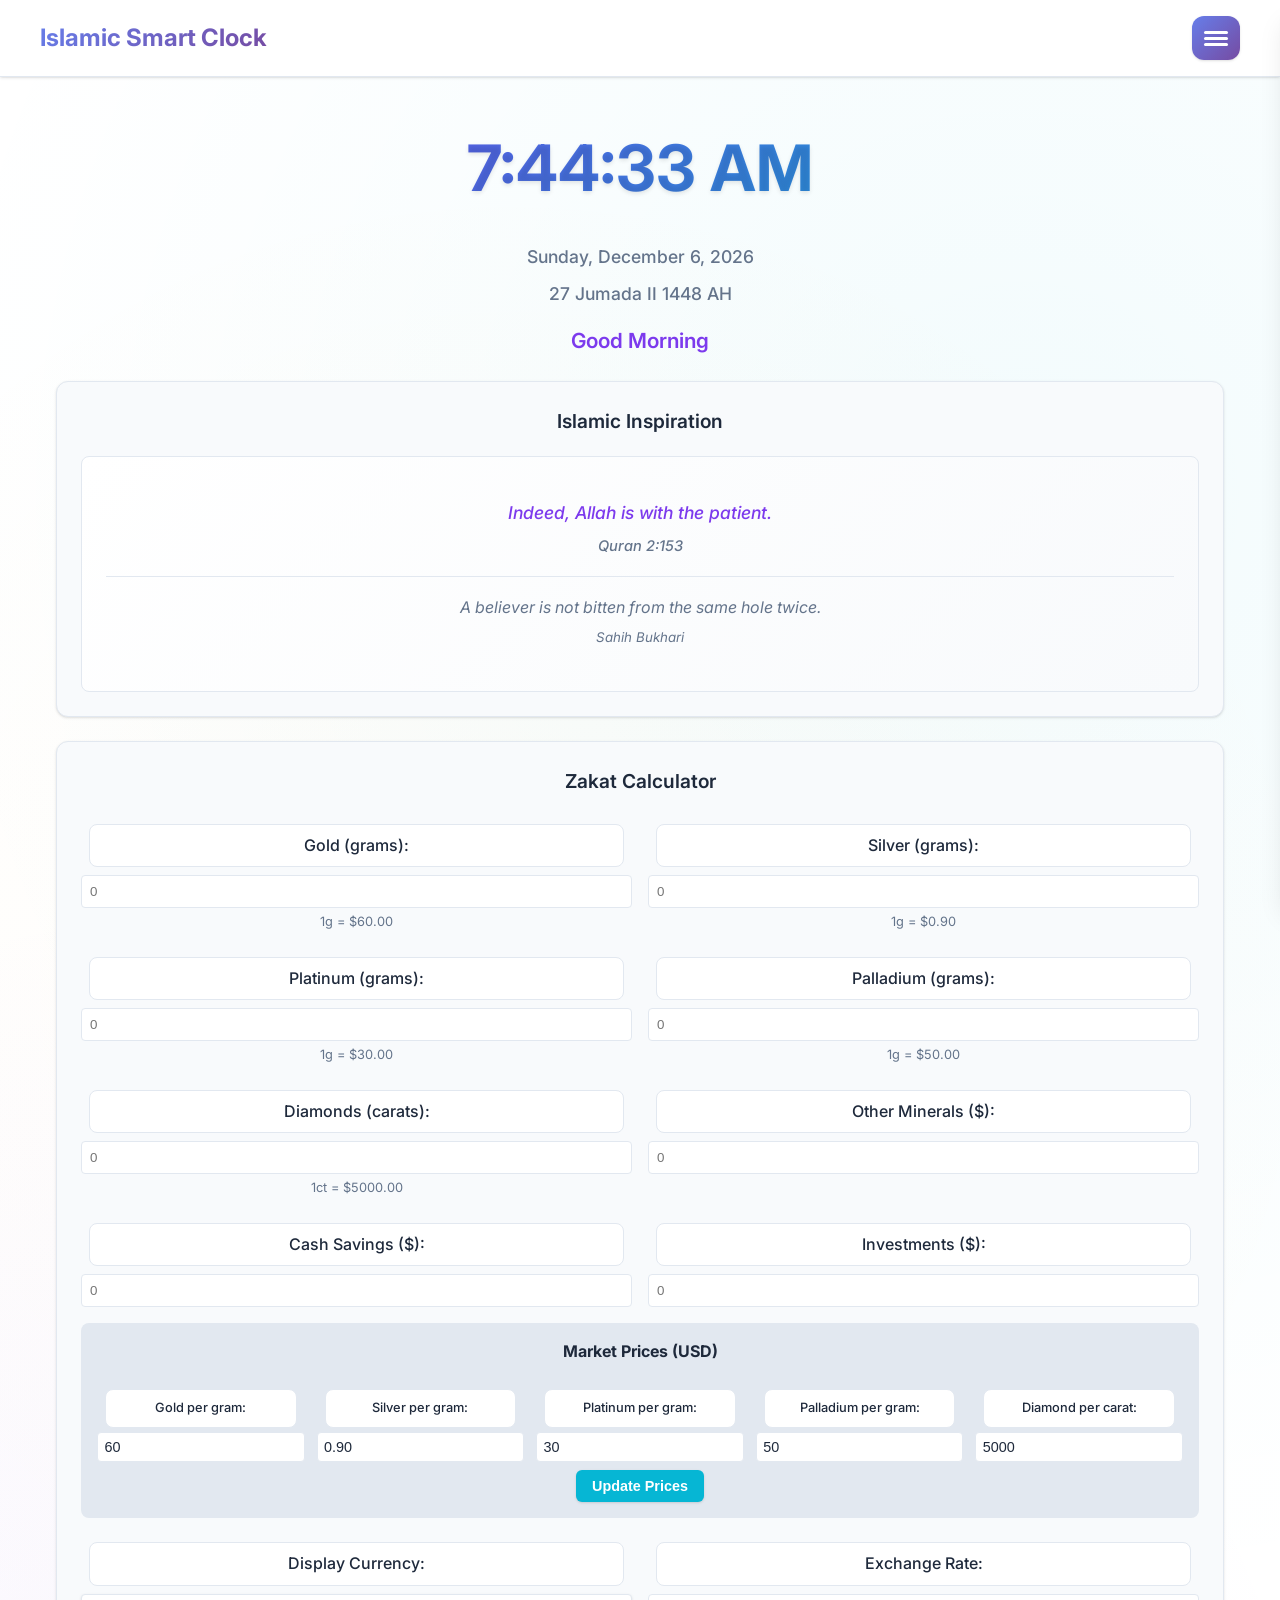
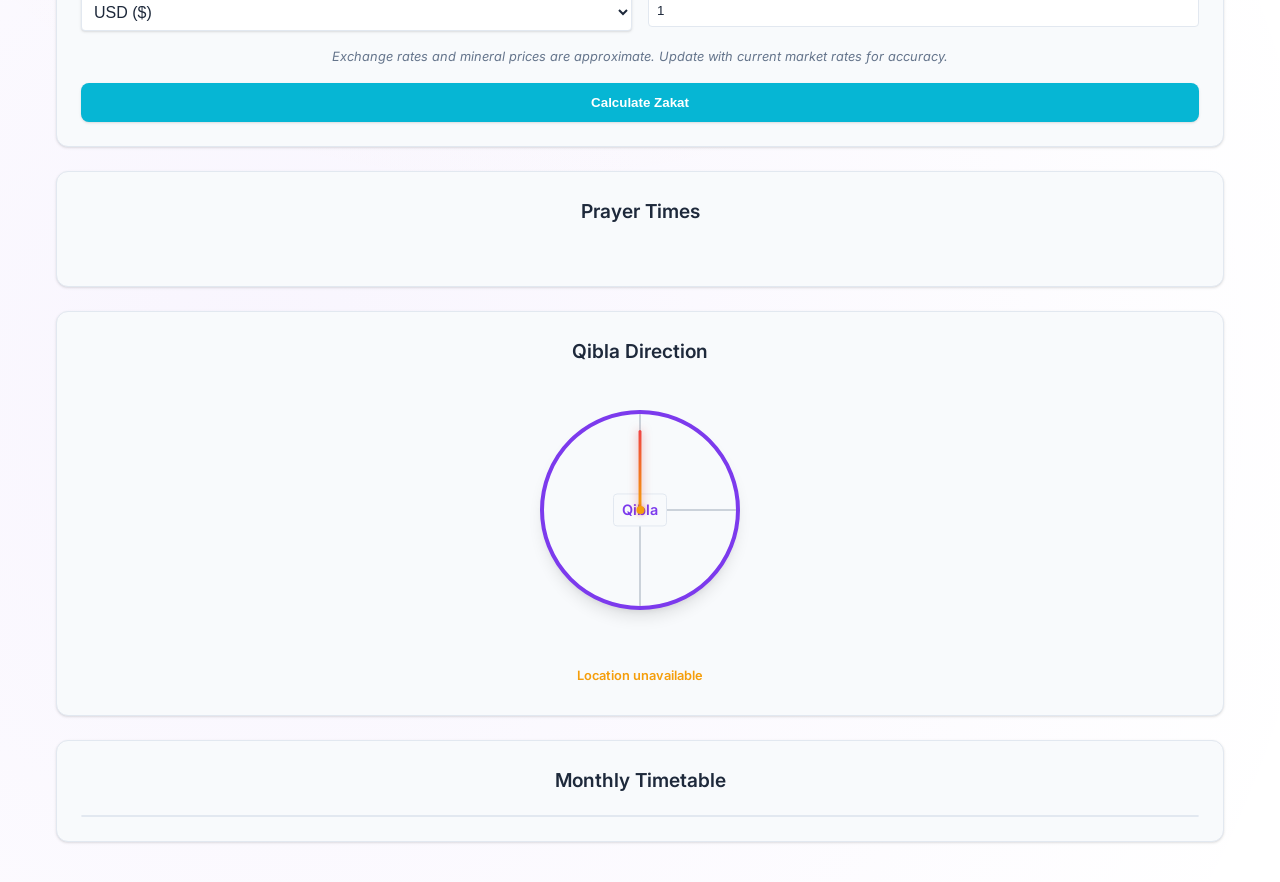
==== commit 6d8c3465: "Language Feature (Translatation) first init.." ====
--- a/index.html
+++ b/index.html
@@ -26,7 +26,7 @@
 <header style="background: var(--bg-primary); border-bottom: 1px solid var(--border-color); padding: 1rem; position: sticky; top: 0; z-index: 1000; backdrop-filter: blur(10px); box-shadow: var(--shadow);">
 <div style="display: flex; justify-content: space-between; align-items: center; max-width: 1200px; margin: 0 auto;">
 <h1 style="margin: 0; font-size: 1.5rem; color: var(--text-primary); display: flex; align-items: center; gap: 0.5rem;">
-  <span style="background: var(--gradient-primary); -webkit-background-clip: text; -webkit-text-fill-color: transparent; background-clip: text;">🕌 Islamic Smart Clock</span>
+  <span style="background: var(--gradient-primary); -webkit-background-clip: text; -webkit-text-fill-color: transparent; background-clip: text;">Islamic Smart Clock</span>
 </h1>
 <button id="menu-toggle" onclick="toggleMenu()" style="background: var(--gradient-primary); border: none; color: white; font-size: 1.5rem; cursor: pointer; padding: 0.75rem; border-radius: var(--radius-lg); transition: all 0.3s ease; box-shadow: var(--shadow); display: flex; align-items: center; justify-content: center;">
 <div id="hamburger" style="display: flex; flex-direction: column; gap: 3px; width: 24px; height: 20px; justify-content: center;">
@@ -45,23 +45,23 @@
 </div>
 
 <div style="padding: 1.5rem;">
-<button onclick="showSection('settings')" style="width: 100%; background: var(--gradient-primary); color: white; border: none; padding: 1rem; border-radius: var(--radius-lg); font-weight: 600; cursor: pointer; margin-bottom: 1rem; display: flex; align-items: center; gap: 0.75rem; font-size: 1rem; box-shadow: var(--shadow-md); transition: all 0.2s ease;">
-⚙️ Settings
-</button>
-<button onclick="showSection('about')" style="width: 100%; background: var(--gradient-secondary); color: white; border: none; padding: 1rem; border-radius: var(--radius-lg); font-weight: 600; cursor: pointer; margin-bottom: 1rem; display: flex; align-items: center; gap: 0.75rem; font-size: 1rem; box-shadow: var(--shadow-md); transition: all 0.2s ease;">
-ℹ️ About
-</button>
-<button onclick="showSection('contact')" style="width: 100%; background: var(--gradient-accent); color: white; border: none; padding: 1rem; border-radius: var(--radius-lg); font-weight: 600; cursor: pointer; display: flex; align-items: center; gap: 0.75rem; font-size: 1rem; box-shadow: var(--shadow-md); transition: all 0.2s ease;">
-📧 Contact
+<button onclick="showSection('settings')" style="width: 100%; background: var(--secondary-color); color: white; border: none; padding: 1rem; border-radius: var(--radius-lg); font-weight: 600; cursor: pointer; margin-bottom: 1rem; display: flex; align-items: center; gap: 0.75rem; font-size: 1rem; box-shadow: var(--shadow-md); transition: all 0.2s ease;">
+Settings
+</button>
+<button onclick="showSection('about')" style="width: 100%; background: var(--secondary-color); color: white; border: none; padding: 1rem; border-radius: var(--radius-lg); font-weight: 600; cursor: pointer; margin-bottom: 1rem; display: flex; align-items: center; gap: 0.75rem; font-size: 1rem; box-shadow: var(--shadow-md); transition: all 0.2s ease;">
+About
+</button>
+<button onclick="showSection('contact')" style="width: 100%; background: var(--secondary-color); color: white; border: none; padding: 1rem; border-radius: var(--radius-lg); font-weight: 600; cursor: pointer; display: flex; align-items: center; gap: 0.75rem; font-size: 1rem; box-shadow: var(--shadow-md); transition: all 0.2s ease;">
+Contact
 </button>
 
 <div style="margin-top: 2rem; padding-top: 1.5rem; border-top: 1px solid var(--border-color);">
 <h3 style="margin: 0 0 1rem 0; color: var(--text-secondary); font-size: 0.9rem; font-weight: 500;">Quick Actions</h3>
 <button onclick="requestNotificationPermission()" style="width: 100%; background: var(--bg-secondary); color: var(--text-primary); border: 2px solid var(--border-color); padding: 0.75rem; border-radius: var(--radius-md); font-weight: 500; cursor: pointer; margin-bottom: 0.5rem; display: flex; align-items: center; gap: 0.5rem; transition: all 0.2s ease;">
-� Enable Notifications
+Enable Notifications
 </button>
 <button onclick="location.reload()" style="width: 100%; background: var(--bg-secondary); color: var(--text-primary); border: 2px solid var(--border-color); padding: 0.75rem; border-radius: var(--radius-md); font-weight: 500; cursor: pointer; display: flex; align-items: center; gap: 0.5rem; transition: all 0.2s ease;">
-🔄 Refresh Data
+Refresh Data
 </button>
 </div>
 </div>
@@ -73,16 +73,16 @@
 <div id="settings-modal" class="modal" style="display: none;">
 <div class="modal-content">
 <div class="modal-header">
-<h2>⚙️ Settings</h2>
+<h2>Settings</h2>
 <button onclick="closeModal('settings')" class="close-btn">✕</button>
 </div>
 <div class="modal-body">
 <div class="settings-tabs">
-<button onclick="showSettingsTab('display')" class="tab-btn active" data-tab="display">📱 Display</button>
-<button onclick="showSettingsTab('prayer')" class="tab-btn" data-tab="prayer">🕌 Prayer</button>
-<button onclick="showSettingsTab('notifications')" class="tab-btn" data-tab="notifications">🔔 Notifications</button>
-<button onclick="showSettingsTab('sound')" class="tab-btn" data-tab="sound">🔊 Sound</button>
-<button onclick="showSettingsTab('location')" class="tab-btn" data-tab="location">📍 Location</button>
+<button onclick="showSettingsTab('display')" class="tab-btn active" data-tab="display" style="background: var(--secondary-color); color: white; border: none; padding: 0.75rem 1.25rem; border-radius: var(--radius-md); cursor: pointer; font-weight: 500; transition: all 0.2s ease; display: flex; align-items: center; gap: 0.5rem;">Display</button>
+<button onclick="showSettingsTab('prayer')" class="tab-btn" data-tab="prayer" style="background: var(--secondary-color); color: white; border: none; padding: 0.75rem 1.25rem; border-radius: var(--radius-md); cursor: pointer; font-weight: 500; transition: all 0.2s ease; display: flex; align-items: center; gap: 0.5rem;">Prayer</button>
+<button onclick="showSettingsTab('notifications')" class="tab-btn" data-tab="notifications" style="background: var(--secondary-color); color: white; border: none; padding: 0.75rem 1.25rem; border-radius: var(--radius-md); cursor: pointer; font-weight: 500; transition: all 0.2s ease; display: flex; align-items: center; gap: 0.5rem;">Notifications</button>
+<button onclick="showSettingsTab('sound')" class="tab-btn" data-tab="sound" style="background: var(--secondary-color); color: white; border: none; padding: 0.75rem 1.25rem; border-radius: var(--radius-md); cursor: pointer; font-weight: 500; transition: all 0.2s ease; display: flex; align-items: center; gap: 0.5rem;">Sound</button>
+<button onclick="showSettingsTab('location')" class="tab-btn" data-tab="location" style="background: var(--secondary-color); color: white; border: none; padding: 0.75rem 1.25rem; border-radius: var(--radius-md); cursor: pointer; font-weight: 500; transition: all 0.2s ease; display: flex; align-items: center; gap: 0.5rem;">Location</button>
 </div>
 
 <div id="display-tab" class="tab-content active">
@@ -92,6 +92,14 @@
 <label><input type="checkbox" id="toggle-gregorian" checked> Gregorian Calendar</label>
 <label><input type="checkbox" id="toggle-hijri" checked> Hijri Calendar</label>
 <label><input type="checkbox" id="toggle-theme"> Dark Mode</label>
+<div>
+<label for="language-select">Language:</label>
+<select id="language-select">
+<option value="en">English</option>
+<option value="ar">العربية (Arabic)</option>
+<option value="sw">Kiswahili (Swahili)</option>
+</select>
+</div>
 </div>
 </div>
 
@@ -176,7 +184,7 @@
 <div id="about-modal" class="modal" style="display: none;">
 <div class="modal-content">
 <div class="modal-header">
-<h2>ℹ️ About</h2>
+<h2>About</h2>
 <button onclick="closeModal('about')" class="close-btn">✕</button>
 </div>
 <div class="modal-body">
@@ -184,15 +192,23 @@
 <p>Version 2.0.0</p>
 <p>A comprehensive Islamic application featuring prayer times, Qibla compass, Hijri calendar, and daily Islamic inspiration.</p>
 
+<div style="background: #fef3c7; border: 1px solid #f59e0b; border-radius: 8px; padding: 1rem; margin: 1rem 0;">
+<h4 style="color: #92400e; margin: 0 0 0.5rem 0; font-size: 1rem;">⚠️ Important Notice</h4>
+<p style="color: #92400e; margin: 0; font-size: 0.9rem; line-height: 1.6;">
+<strong>Page Still Under Maintenance and Development</strong><br>
+This application is currently for educational purposes only and not a 'FATWA' that someone can rely on for religious matters. Users should expect sudden releases and changes, so they should normalize hitting the refresh button on the menu section frequently to get the latest updates and improvements.
+</p>
+</div>
+
 <h4>Key Features:</h4>
 <ul style="text-align: left; max-width: 400px; margin: 0 auto;">
-<li>🕌 Accurate prayer times for your location</li>
-<li>🧭 Interactive Qibla compass</li>
-<li>📅 Hijri calendar integration</li>
-<li>🌙 Ramadan tracking and timers</li>
-<li>💰 Zakat calculator</li>
-<li>📖 Daily Quran verses and Hadith</li>
-<li>🔔 Prayer notifications and reminders</li>
+<li>Accurate prayer times for your location</li>
+<li>Interactive Qibla compass</li>
+<li>Hijri calendar integration</li>
+<li>Ramadan tracking and timers</li>
+<li>Zakat calculator</li>
+<li>Daily Quran verses and Hadith</li>
+<li>Prayer notifications and reminders</li>
 </ul>
 
 <h4>Version History:</h4>
@@ -207,7 +223,7 @@
 © 2025 All rights reserved</p>
 
 <p style="font-size: 0.8rem; color: var(--text-secondary); margin-top: 2rem;">
-Built with ❤️ for the Muslim community
+Built with love for the Muslim community
 </p>
 </div>
 </div>
@@ -217,7 +233,7 @@
 <div id="contact-modal" class="modal" style="display: none;">
 <div class="modal-content">
 <div class="modal-header">
-<h2>📧 Contact</h2>
+<h2>Contact</h2>
 <button onclick="closeModal('contact')" class="close-btn">✕</button>
 </div>
 <div class="modal-body">
@@ -226,22 +242,22 @@
 
 <h4>Contact Information:</h4>
 <div style="text-align: left; max-width: 400px; margin: 0 auto;">
-<p>📧 <strong>Email:</strong> support@islamicclock.com</p>
-<p>📧 <strong>Support:</strong> help@islamicclock.com</p>
-<p>📧 <strong>Feedback:</strong> feedback@islamicclock.com</p>
+<p><strong>Email:</strong> support@islamicclock.com</p>
+<p><strong>Support:</strong> help@islamicclock.com</p>
+<p><strong>Feedback:</strong> feedback@islamicclock.com</p>
 </div>
 
 <h4>Follow Us:</h4>
 <div style="display: flex; justify-content: center; gap: 1rem; margin: 1rem 0;">
-<a href="#" style="color: #1877f2; text-decoration: none; font-size: 1.5rem;">📘</a>
-<a href="#" style="color: #1da1f2; text-decoration: none; font-size: 1.5rem;">🐦</a>
-<a href="#" style="color: #e4405f; text-decoration: none; font-size: 1.5rem;">📷</a>
-<a href="#" style="color: #25d366; text-decoration: none; font-size: 1.5rem;">💬</a>
+<a href="#" style="color: #1877f2; text-decoration: none; font-size: 1.5rem;">Facebook</a>
+<a href="#" style="color: #1da1f2; text-decoration: none; font-size: 1.5rem;">Twitter</a>
+<a href="#" style="color: #e4405f; text-decoration: none; font-size: 1.5rem;">Instagram</a>
+<a href="#" style="color: #25d366; text-decoration: none; font-size: 1.5rem;">WhatsApp</a>
 </div>
 
 <h4>Report Issues:</h4>
 <p>Found a bug or have a feature request?</p>
-<p>🔗 <a href="#" style="color: var(--primary-color);">GitHub Issues</a></p>
+<p>&#x1F510; <a href="#" style="color: var(--primary-color);">GitHub Issues</a></p>
 
 <h4>Response Time:</h4>
 <p style="font-size: 0.9rem; color: var(--text-secondary);">
@@ -249,7 +265,7 @@
 </p>
 
 <p style="font-size: 0.8rem; color: var(--text-secondary); margin-top: 2rem;">
-Thank you for using Islamic Smart Clock! 🕌
+Thank you for using Islamic Smart Clock!
 </p>
 </div>
 </div>
@@ -382,7 +398,7 @@
 <div id="exchange-info" style="font-size: 0.8rem; color: var(--text-secondary); margin-bottom: 1rem; font-style: italic;">
 Exchange rates and mineral prices are approximate. Update with current market rates for accuracy.
 </div>
-<button onclick="calculateZakat()" style="background: var(--primary-color); color: white; border: none; padding: 0.75rem 1.5rem; border-radius: 8px; font-weight: 600; cursor: pointer; width: 100%;">Calculate Zakat</button>
+<button onclick="calculateZakat()" style="background: var(--secondary-color); color: white; border: none; padding: 0.75rem 1.5rem; border-radius: 8px; font-weight: 600; cursor: pointer; width: 100%;">Calculate Zakat</button>
 <div id="zakat-result" style="margin-top: 1rem; padding: 1rem; background: var(--bg-primary); border-radius: 8px; border: 1px solid var(--border-color); display: none;">
 <div style="font-size: 0.9rem; color: var(--text-secondary); margin-bottom: 0.5rem;">Total Wealth:</div>
 <div id="total-wealth" style="font-size: 1.2rem; font-weight: 600; color: var(--text-primary); margin-bottom: 1rem;"></div>
--- a/styles.css
+++ b/styles.css
@@ -432,6 +432,37 @@
   }
 }
 
+body[dir="rtl"] {
+  direction: rtl;
+  text-align: right;
+}
+
+body[dir="rtl"] header {
+  direction: ltr;
+}
+
+body[dir="rtl"] .settings-grid {
+  direction: rtl;
+}
+
+body[dir="rtl"] #side-menu {
+  left: -350px;
+  right: auto;
+}
+
+body[dir="rtl"] #side-menu.active {
+  left: 0;
+  right: auto;
+}
+
+body[dir="rtl"] .modal-content {
+  direction: rtl;
+}
+
+body[dir="rtl"] .settings-tabs {
+  direction: ltr;
+}
+
 /* ==================== MODAL STYLES ==================== */
 .modal {
   position: fixed;
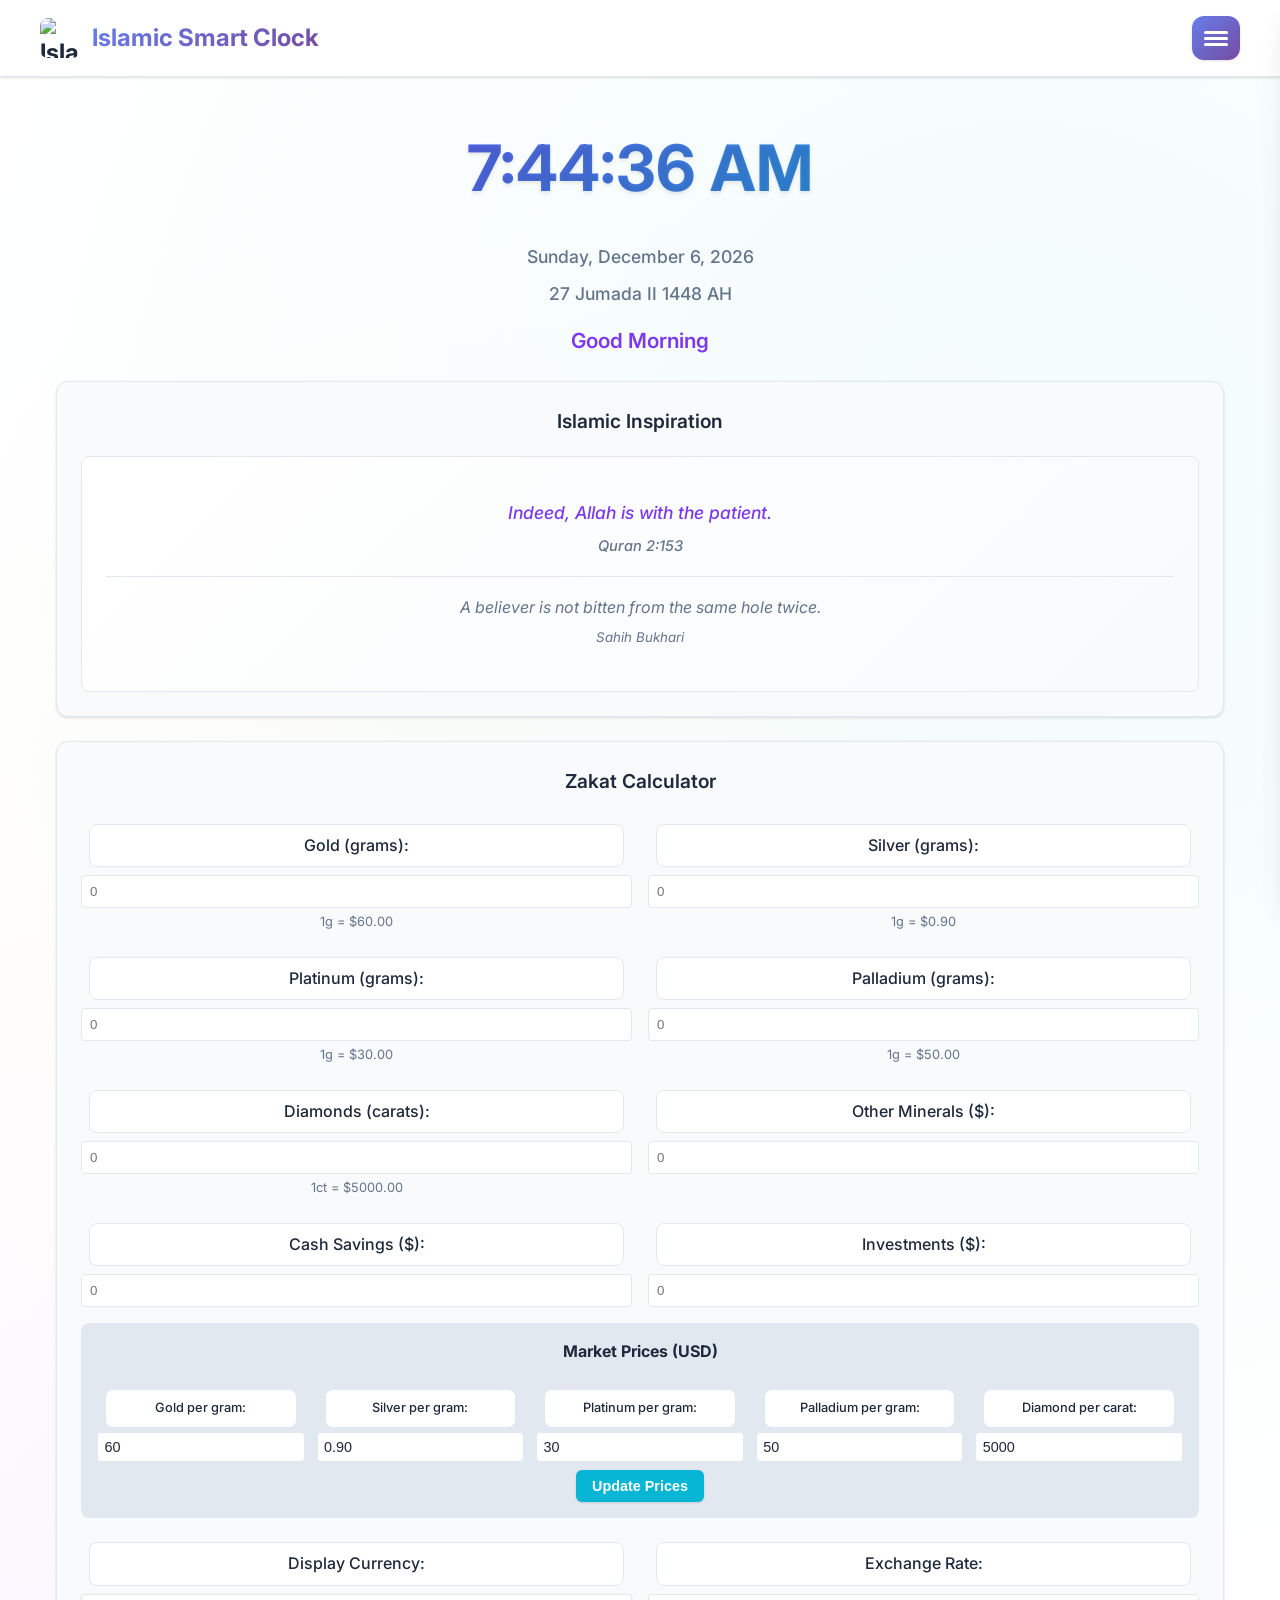
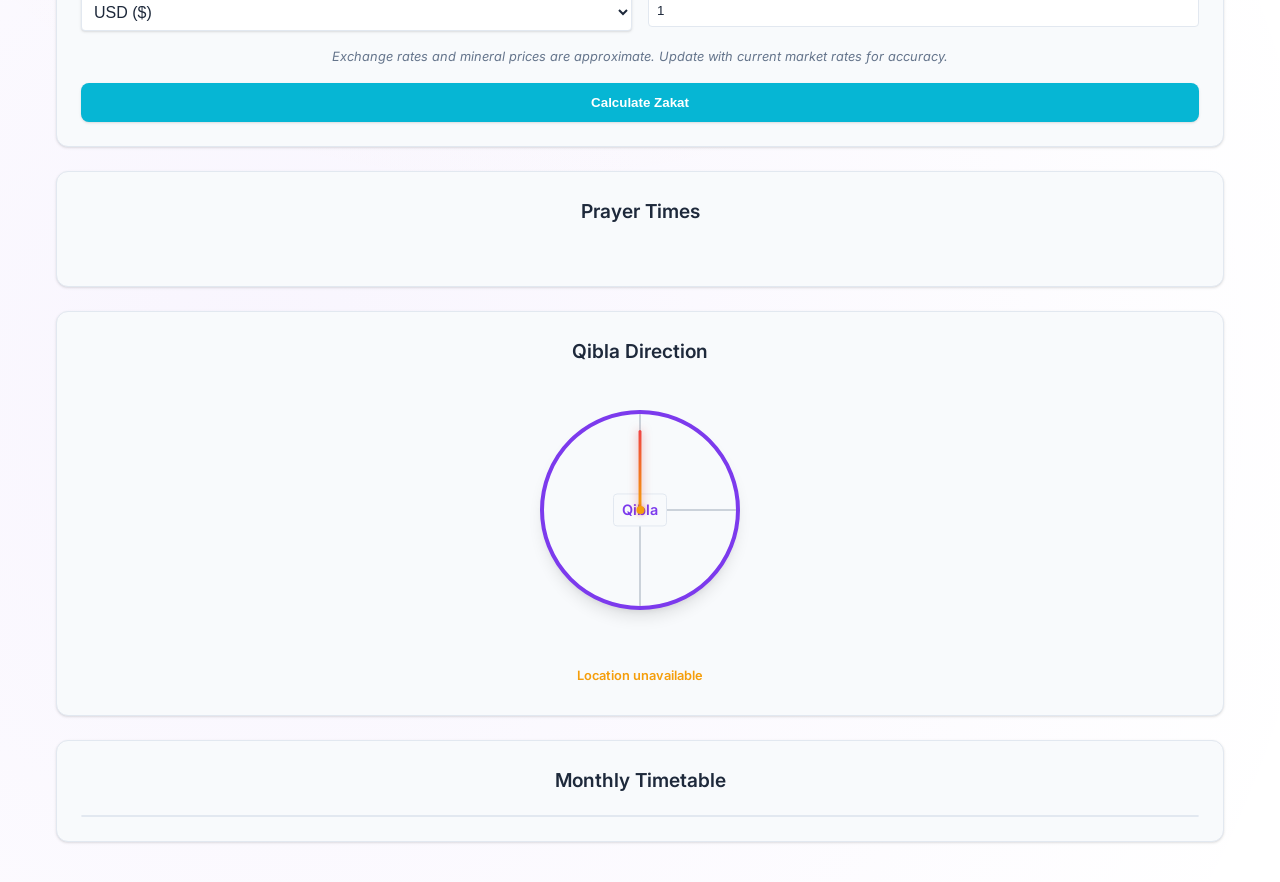
==== commit fabfe2d4: "Updated app name to As-saat | Al-asr with subtitle" ====
--- a/index.html
+++ b/index.html
@@ -13,7 +13,7 @@
 <meta name="application-name" content="Islamic Clock">
 <meta name="msapplication-TileColor" content="#1e40af">
 <meta name="msapplication-config" content="browserconfig.xml">
-<title>Islamic Smart Clock</title>
+<title>As-saat | Al-asr - The Islamic Watch</title>
 
 <link rel="manifest" href="manifest.json">
 <link rel="stylesheet" href="styles.css">
@@ -25,8 +25,9 @@
 <body>
 <header style="background: var(--bg-primary); border-bottom: 1px solid var(--border-color); padding: 1rem; position: sticky; top: 0; z-index: 1000; backdrop-filter: blur(10px); box-shadow: var(--shadow);">
 <div style="display: flex; justify-content: space-between; align-items: center; max-width: 1200px; margin: 0 auto;">
-<h1 style="margin: 0; font-size: 1.5rem; color: var(--text-primary); display: flex; align-items: center; gap: 0.5rem;">
-  <span style="background: var(--gradient-primary); -webkit-background-clip: text; -webkit-text-fill-color: transparent; background-clip: text;">Islamic Smart Clock</span>
+<h1 style="margin: 0; font-size: 1.5rem; color: var(--text-primary); display: flex; align-items: center; gap: 0.75rem;">
+  <img src="icons/icon-192.png" alt="Islamic Clock Logo" style="width: 40px; height: 40px; border-radius: 8px;">
+  <span style="background: var(--gradient-primary); -webkit-background-clip: text; -webkit-text-fill-color: transparent; background-clip: text;">As-saat | Al-asr<br><small style="font-size: 0.6em; opacity: 0.8;">The Islamic Watch</small></span>
 </h1>
 <button id="menu-toggle" onclick="toggleMenu()" style="background: var(--gradient-primary); border: none; color: white; font-size: 1.5rem; cursor: pointer; padding: 0.75rem; border-radius: var(--radius-lg); transition: all 0.3s ease; box-shadow: var(--shadow); display: flex; align-items: center; justify-content: center;">
 <div id="hamburger" style="display: flex; flex-direction: column; gap: 3px; width: 24px; height: 20px; justify-content: center;">
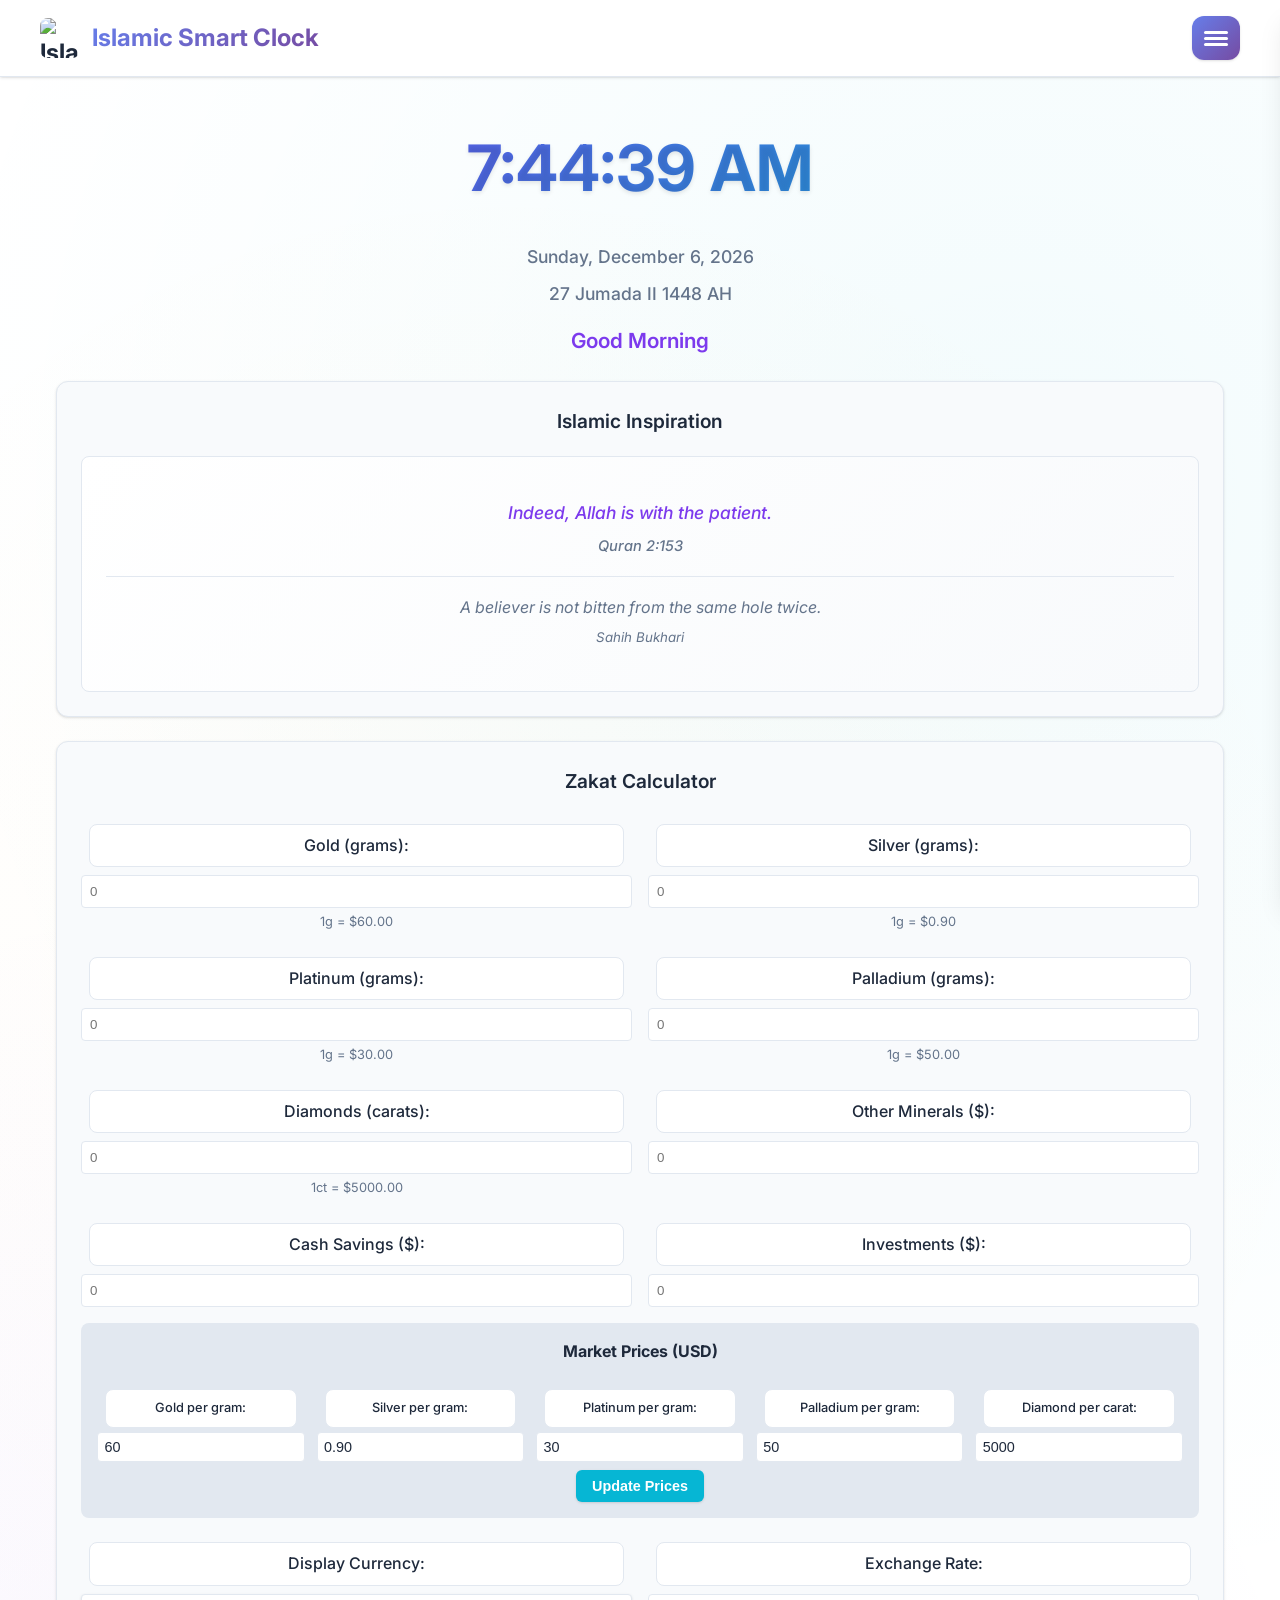
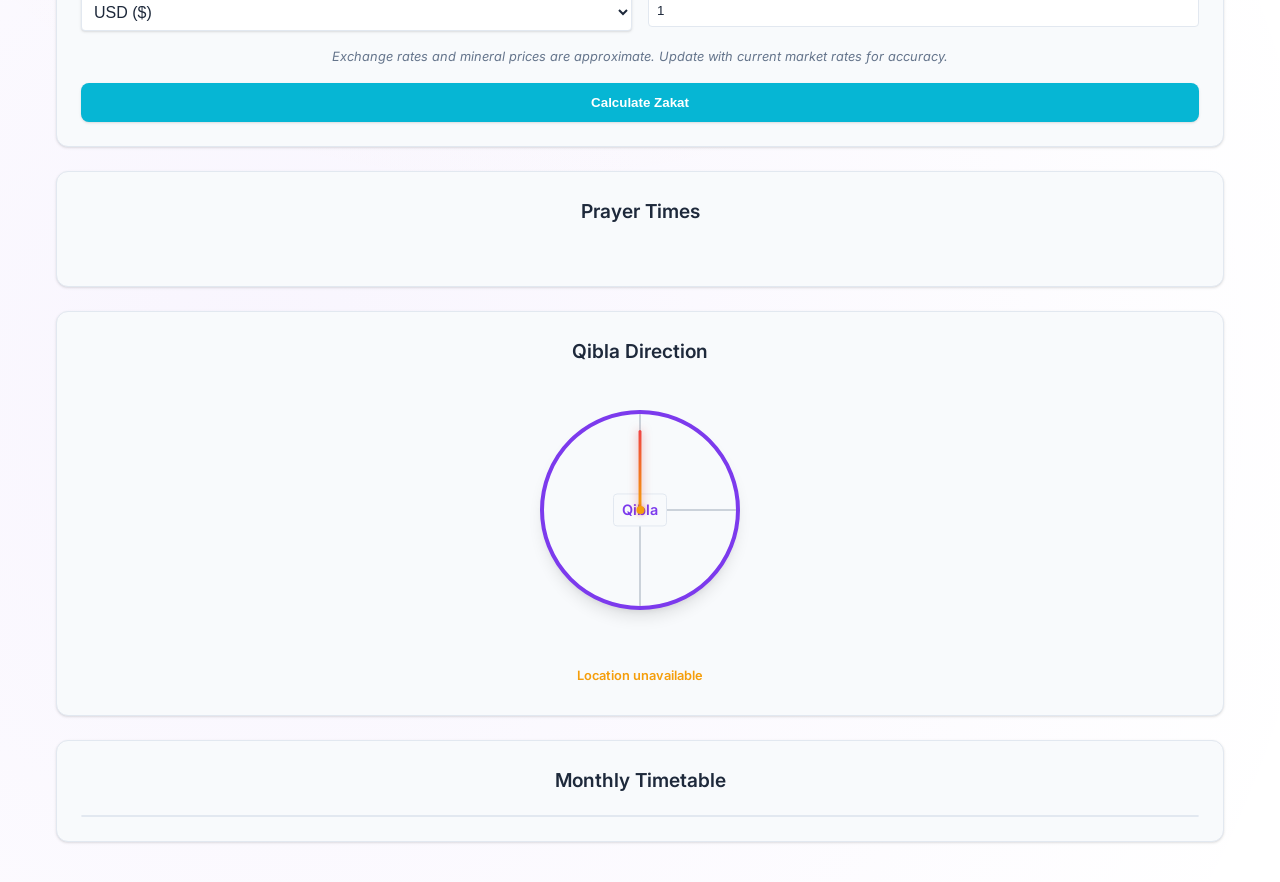
==== commit f15f8acc: "Trigger GitHub Pages rebuild - update meta description" ====
--- a/index.html
+++ b/index.html
@@ -4,7 +4,7 @@
 <meta charset="UTF-8">
 <meta name="viewport" content="width=device-width, initial-scale=1.0, maximum-scale=1.0, user-scalable=no">
 <meta name="theme-color" content="#1e40af" id="theme-meta">
-<meta name="description" content="Islamic Smart Clock - Prayer times, Qibla compass, Hijri calendar, and daily Quran verses">
+<meta name="description" content="As-saat | Al-asr - Islamic Smart Clock with prayer times, Qibla compass, Hijri calendar, and daily Islamic inspiration">
 <meta name="keywords" content="Islamic, prayer times, Qibla, Hijri calendar, Quran, Muslim">
 <meta name="author" content="Islamic Smart Clock">
 <meta name="apple-mobile-web-app-capable" content="yes">
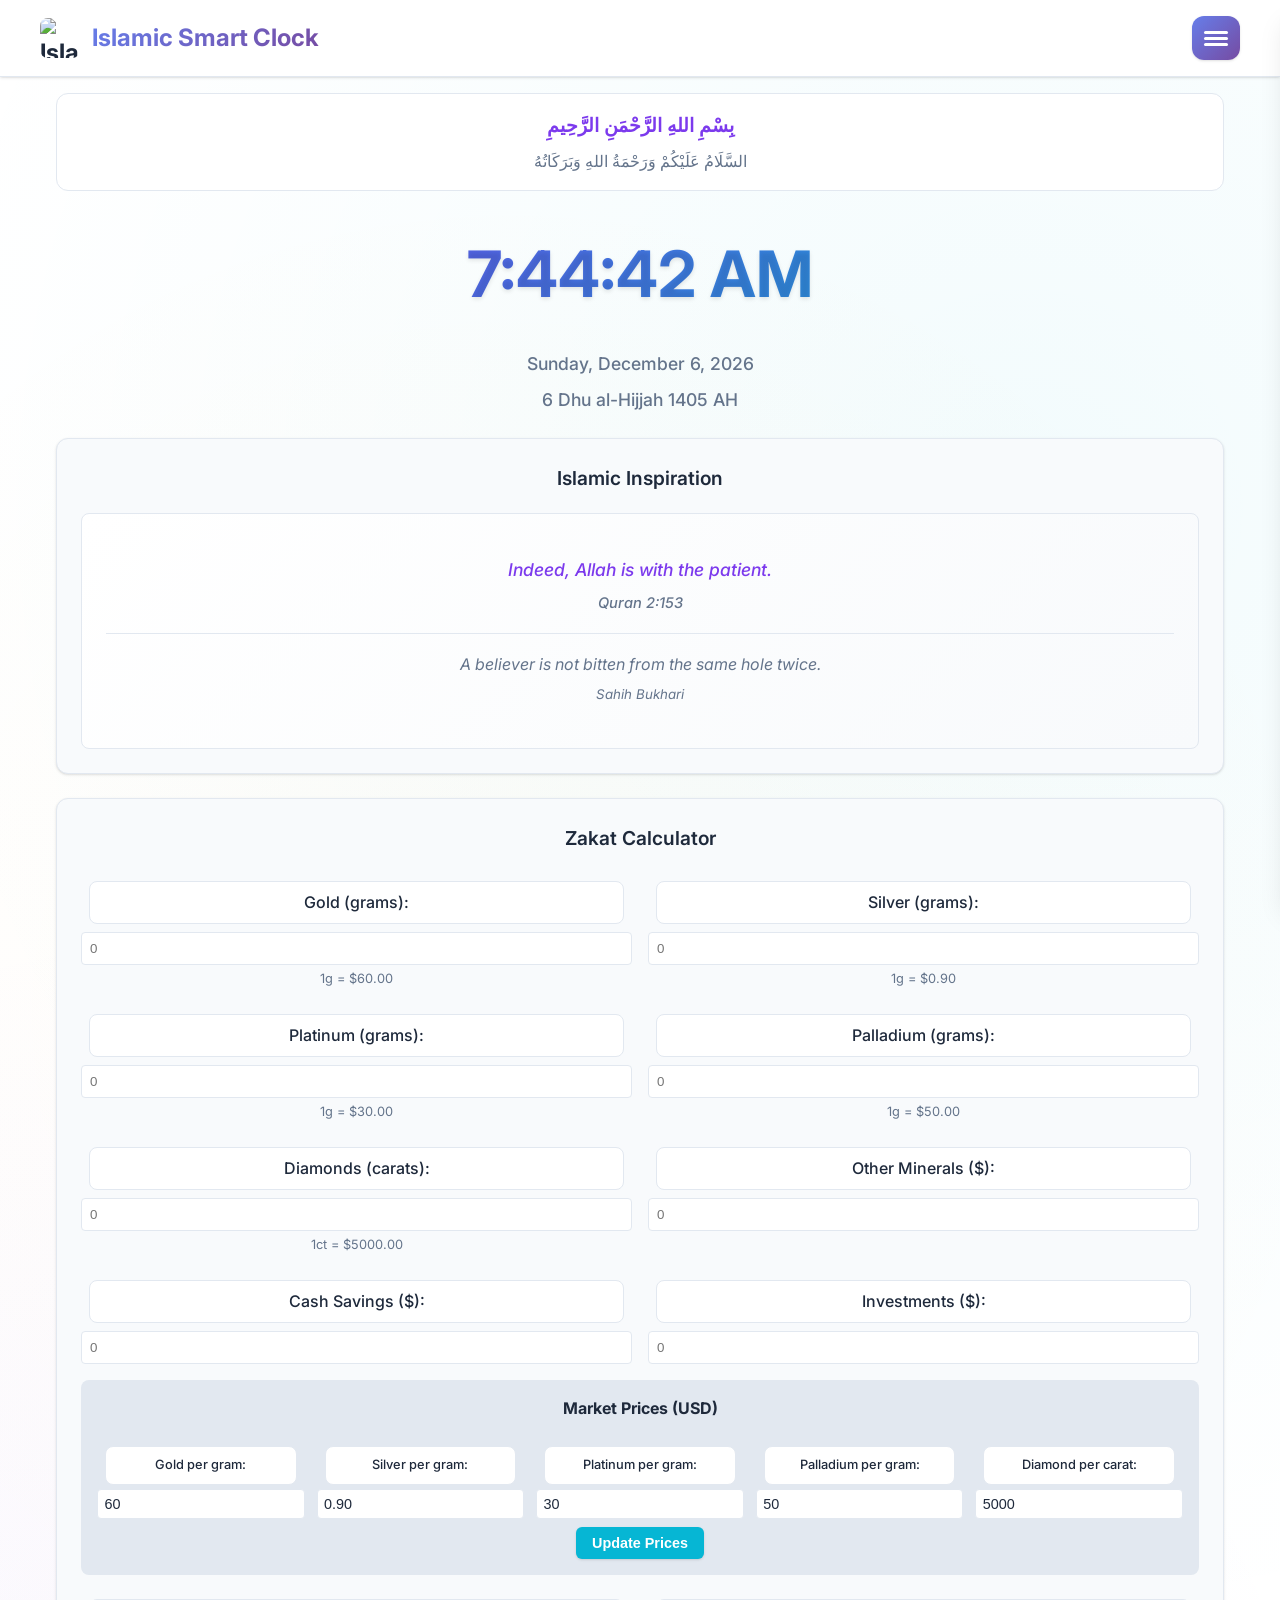
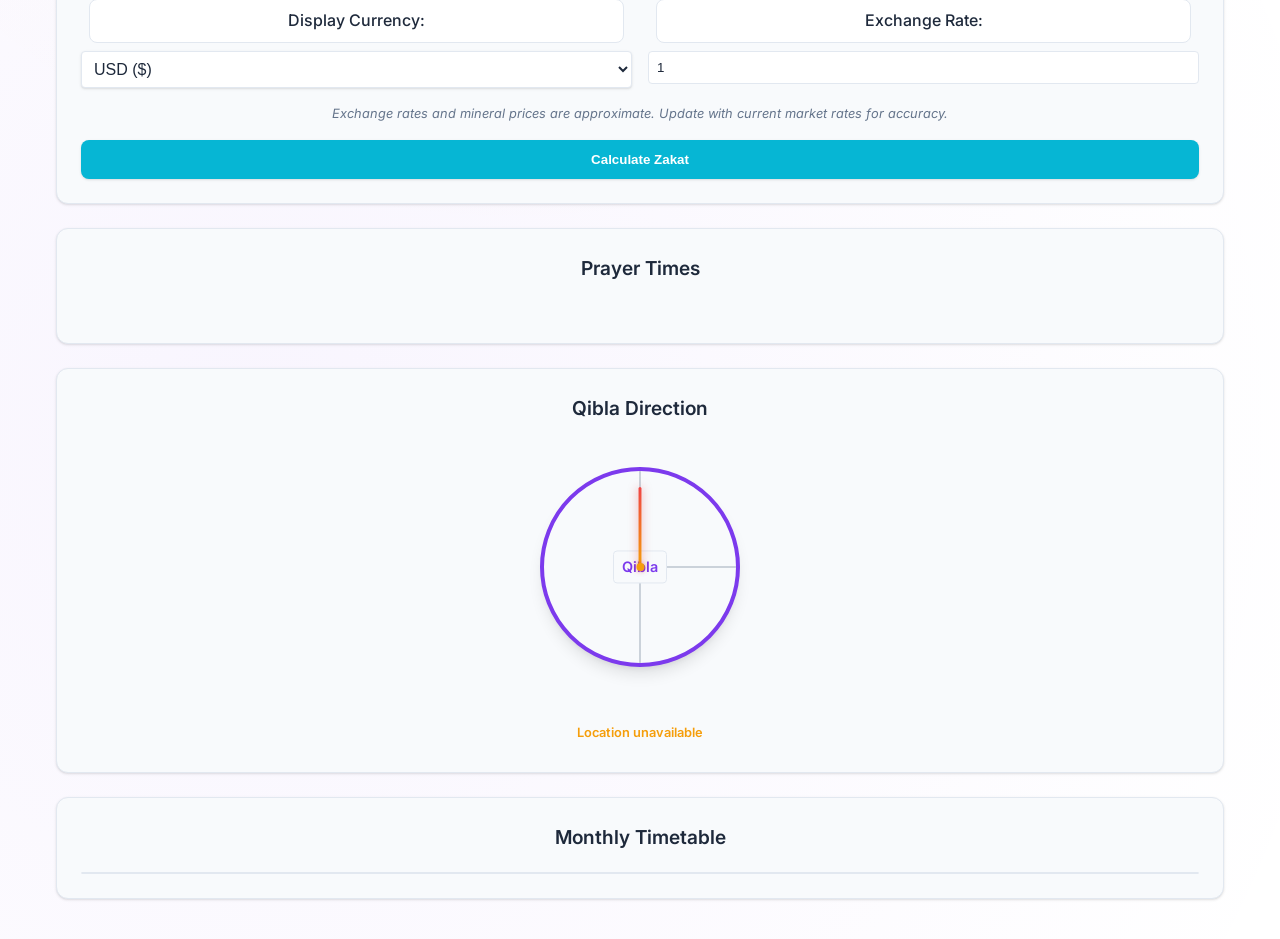
==== commit 9bc81a05: "Fix Hijri date display and add Arabic Islamic opening - Remove broken library dependency, add Bismil" ====
--- a/index.html
+++ b/index.html
@@ -6,11 +6,11 @@
 <meta name="theme-color" content="#1e40af" id="theme-meta">
 <meta name="description" content="As-saat | Al-asr - Islamic Smart Clock with prayer times, Qibla compass, Hijri calendar, and daily Islamic inspiration">
 <meta name="keywords" content="Islamic, prayer times, Qibla, Hijri calendar, Quran, Muslim">
-<meta name="author" content="Islamic Smart Clock">
+<meta name="author" content="As-saat | Al-asr">
 <meta name="apple-mobile-web-app-capable" content="yes">
 <meta name="apple-mobile-web-app-status-bar-style" content="black-translucent">
-<meta name="apple-mobile-web-app-title" content="Islamic Clock">
-<meta name="application-name" content="Islamic Clock">
+<meta name="apple-mobile-web-app-title" content="As-saat | Al-asr">
+<meta name="application-name" content="As-saat | Al-asr">
 <meta name="msapplication-TileColor" content="#1e40af">
 <meta name="msapplication-config" content="browserconfig.xml">
 <title>As-saat | Al-asr - The Islamic Watch</title>
@@ -20,6 +20,9 @@
 <link rel="apple-touch-icon" href="icons/icon-192.png">
 <link rel="icon" type="image/png" sizes="32x32" href="icons/icon-32.png">
 <link rel="icon" type="image/png" sizes="16x16" href="icons/icon-16.png">
+<!-- Islamic Date Library -->
+<script src="https://cdn.jsdelivr.net/npm/moment@2.29.4/moment.min.js"></script>
+<script src="https://cdn.jsdelivr.net/npm/moment-hijri@2.1.2/moment-hijri.js"></script>
 </head>
 
 <body>
@@ -189,7 +192,7 @@
 <button onclick="closeModal('about')" class="close-btn">✕</button>
 </div>
 <div class="modal-body">
-<h3>Islamic Smart Clock</h3>
+<h3>As-saat | Al-asr</h3>
 <p>Version 2.0.0</p>
 <p>A comprehensive Islamic application featuring prayer times, Qibla compass, Hijri calendar, and daily Islamic inspiration.</p>
 
@@ -220,7 +223,7 @@
 </p>
 
 <h4>Developer:</h4>
-<p>Islamic Smart Clock Team<br>
+<p>As-saat | Al-asr Team<br>
 © 2025 All rights reserved</p>
 
 <p style="font-size: 0.8rem; color: var(--text-secondary); margin-top: 2rem;">
@@ -266,18 +269,23 @@
 </p>
 
 <p style="font-size: 0.8rem; color: var(--text-secondary); margin-top: 2rem;">
-Thank you for using Islamic Smart Clock!
+Thank you for using As-saat | Al-asr!
 </p>
 </div>
 </div>
 </div>
 
 <main>
+
+<!-- Islamic Opening -->
+<div style="text-align: center; margin-bottom: 2rem; padding: 1rem; background: var(--bg-primary); border-radius: var(--radius-lg); border: 1px solid var(--border-color);">
+<p style="margin: 0; font-size: 1.2rem; color: var(--primary-color); font-weight: 600;" dir="rtl" lang="ar">بِسْمِ اللهِ الرَّحْمَنِ الرَّحِيمِ</p>
+<p style="margin: 0.5rem 0 0 0; font-size: 1rem; color: var(--text-secondary);" dir="rtl" lang="ar">السَّلَامُ عَلَيْكُمْ وَرَحْمَةُ اللهِ وَبَرَكَاتُهُ</p>
+</div>
 
 <h1 id="clock"></h1>
 <p id="date"></p>
 <p id="hijri-date"></p>
-<p id="greeting"></p>
 
 <section>
 <h3>Islamic Inspiration</h3>
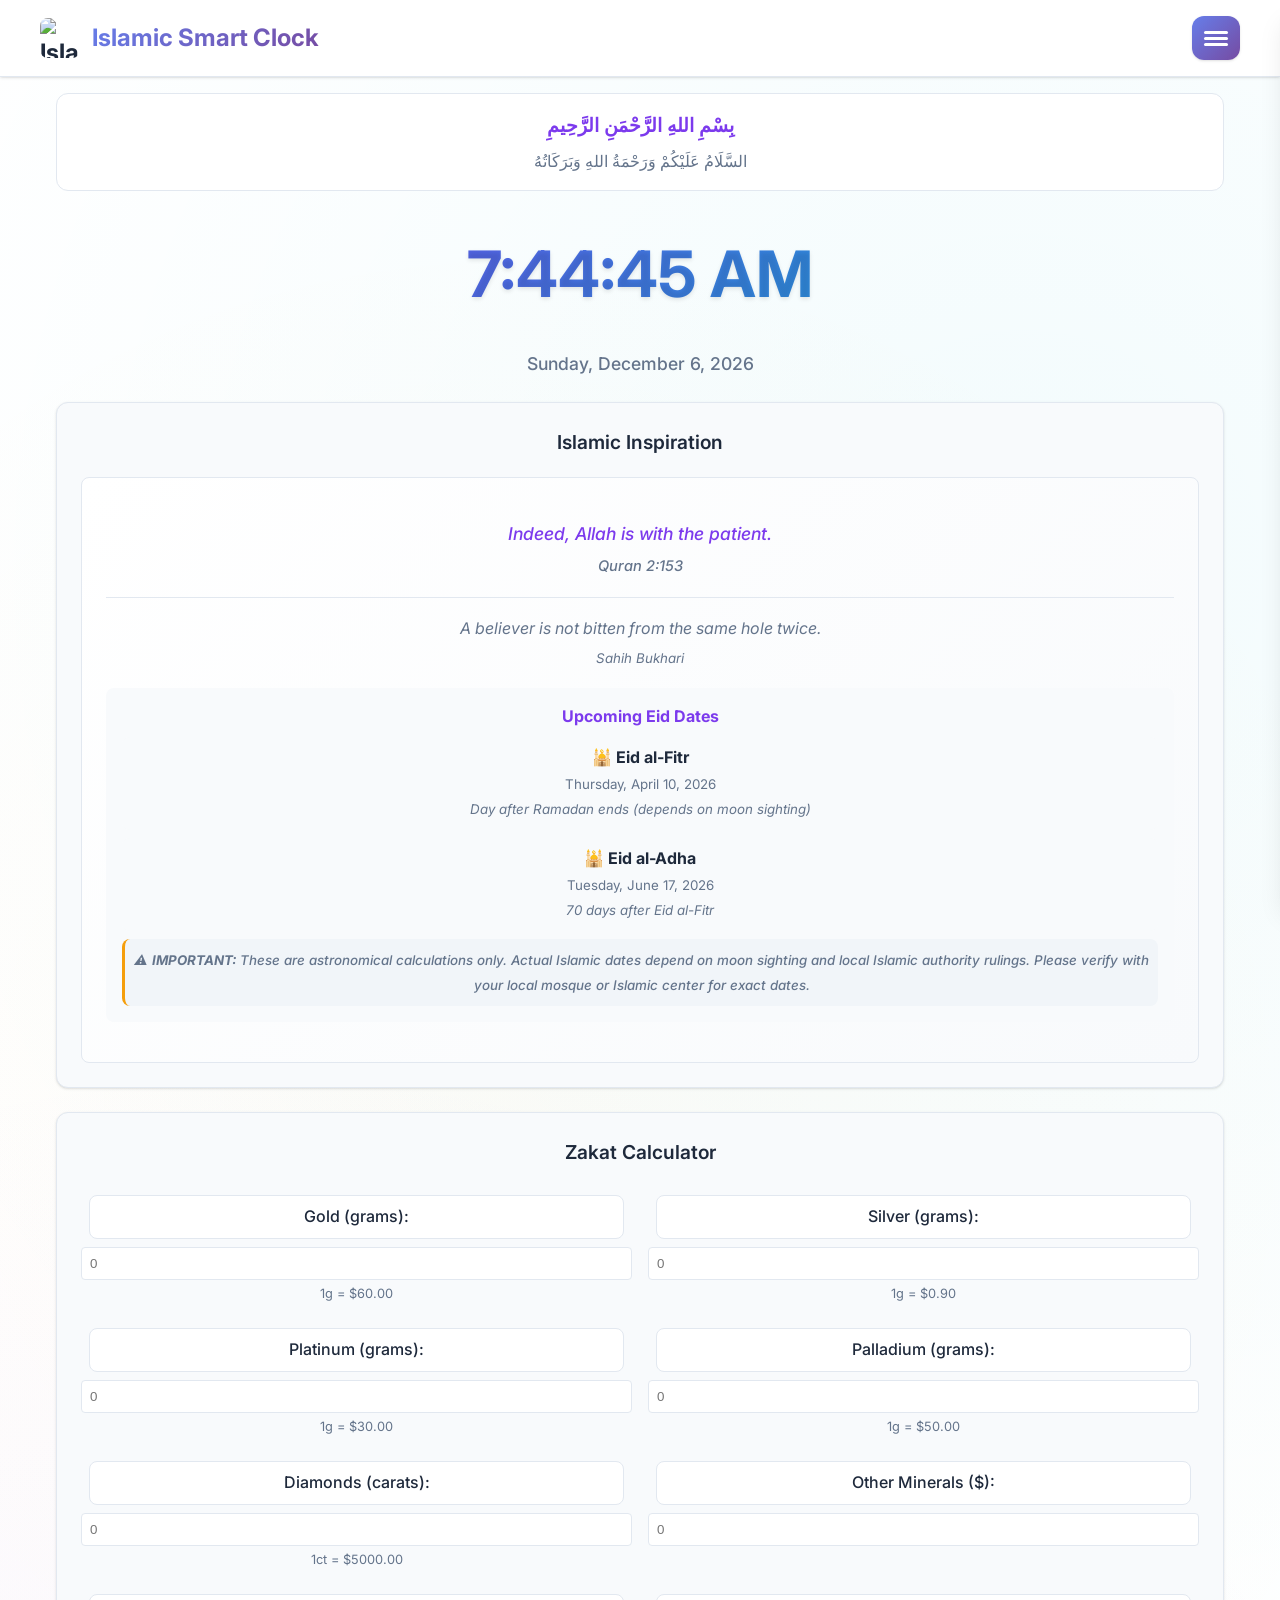
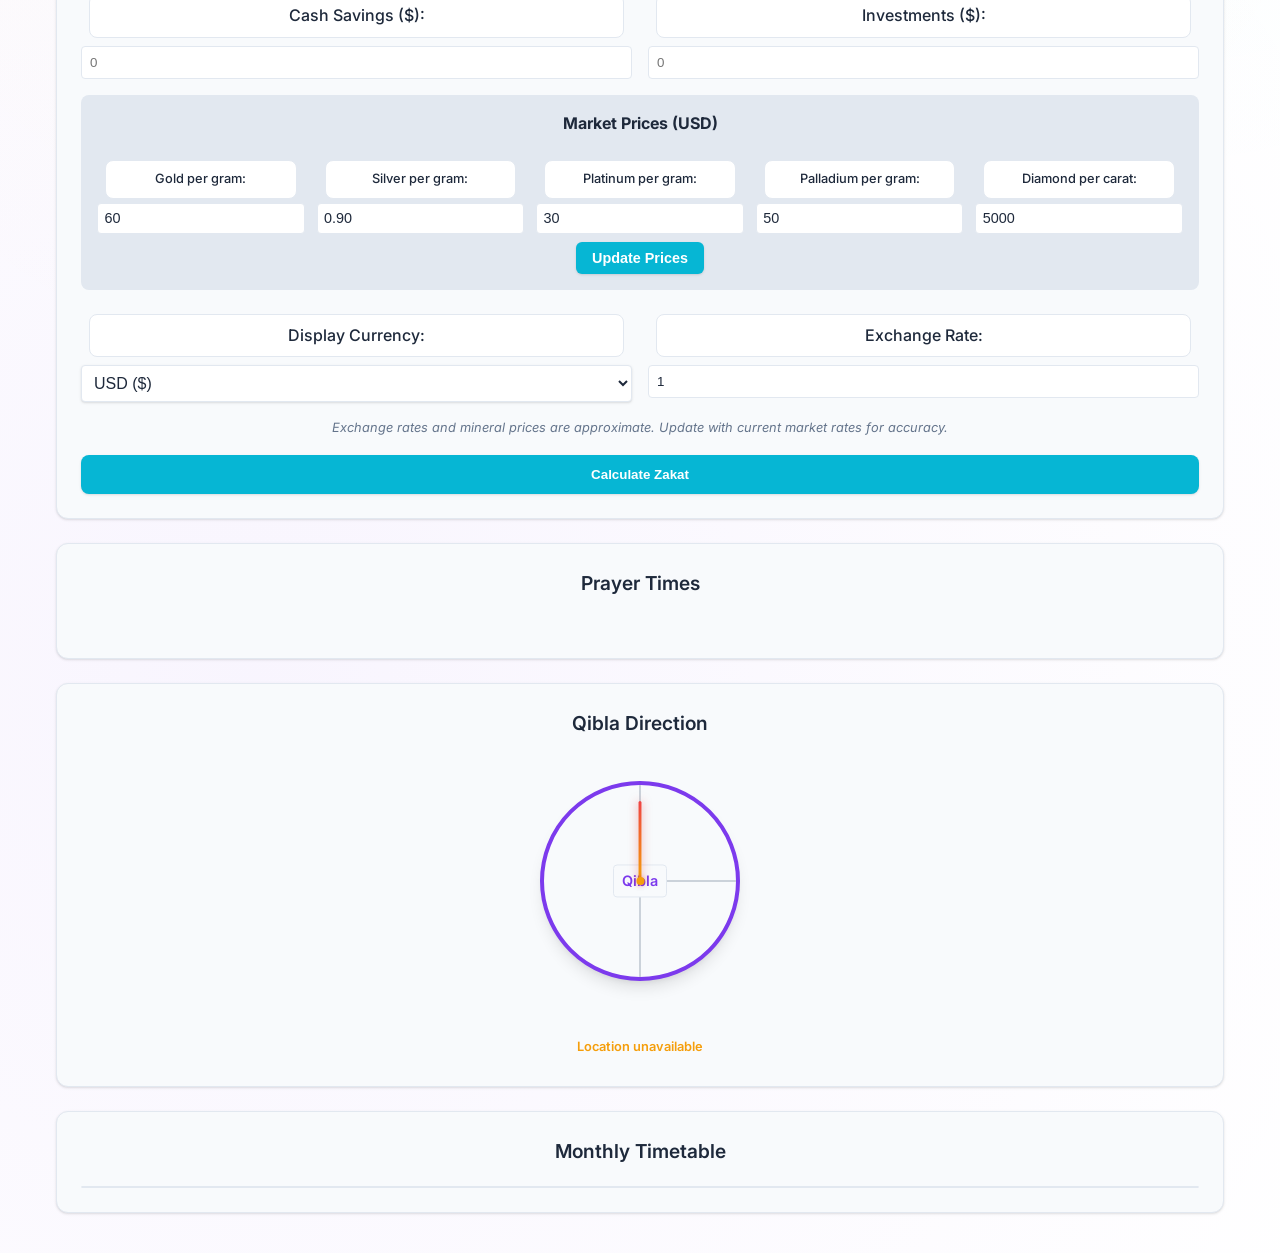
==== commit 57472505: "Integrate Aladhan API for accurate Hijri dates - Use correct gToH endpoint with DD-MM-YYYY format, i" ====
--- a/index.html
+++ b/index.html
@@ -20,9 +20,10 @@
 <link rel="apple-touch-icon" href="icons/icon-192.png">
 <link rel="icon" type="image/png" sizes="32x32" href="icons/icon-32.png">
 <link rel="icon" type="image/png" sizes="16x16" href="icons/icon-16.png">
-<!-- Islamic Date Library -->
 <script src="https://cdn.jsdelivr.net/npm/moment@2.29.4/moment.min.js"></script>
 <script src="https://cdn.jsdelivr.net/npm/moment-hijri@2.1.2/moment-hijri.js"></script>
+<script src="https://cdn.jsdelivr.net/npm/hijri-date@1.0.4/lib/hijri-date.min.js"></script>
+<script src="islamic-calendar.js"></script>
 </head>
 
 <body>
@@ -292,6 +293,10 @@
 <div id="islamic-content">
 <p id="verse-of-day" style="font-style: italic; margin: 1rem 0; line-height: 1.8;"></p>
 <p id="hadith-of-day" style="font-style: italic; margin: 1rem 0; line-height: 1.8; color: var(--text-secondary);"></p>
+<div id="eid-dates" style="margin: 1rem 0; padding: 1rem; background: var(--bg-secondary); border-radius: var(--radius-md);">
+<h4 style="margin: 0 0 0.5rem 0; color: var(--primary-color);">Upcoming Eid Dates</h4>
+<div id="eid-dates-content"></div>
+</div>
 </div>
 </section>
 
